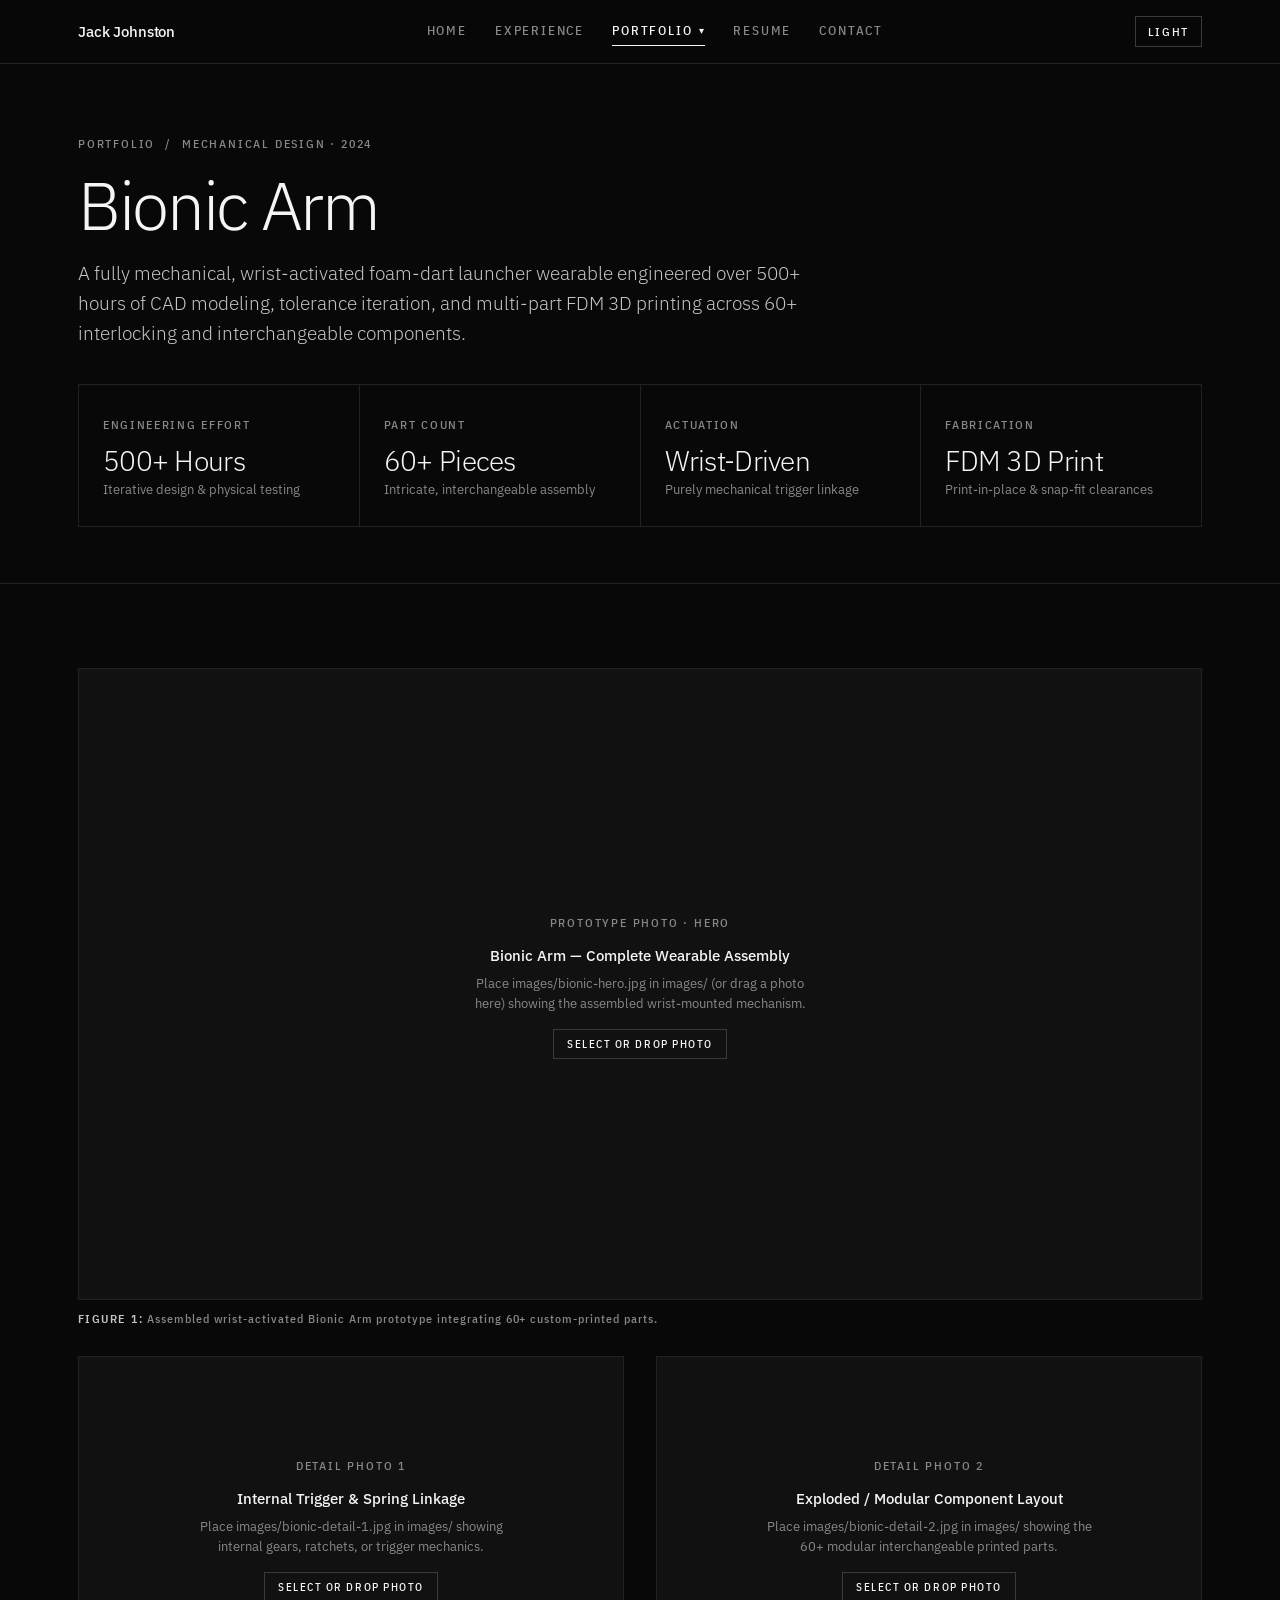
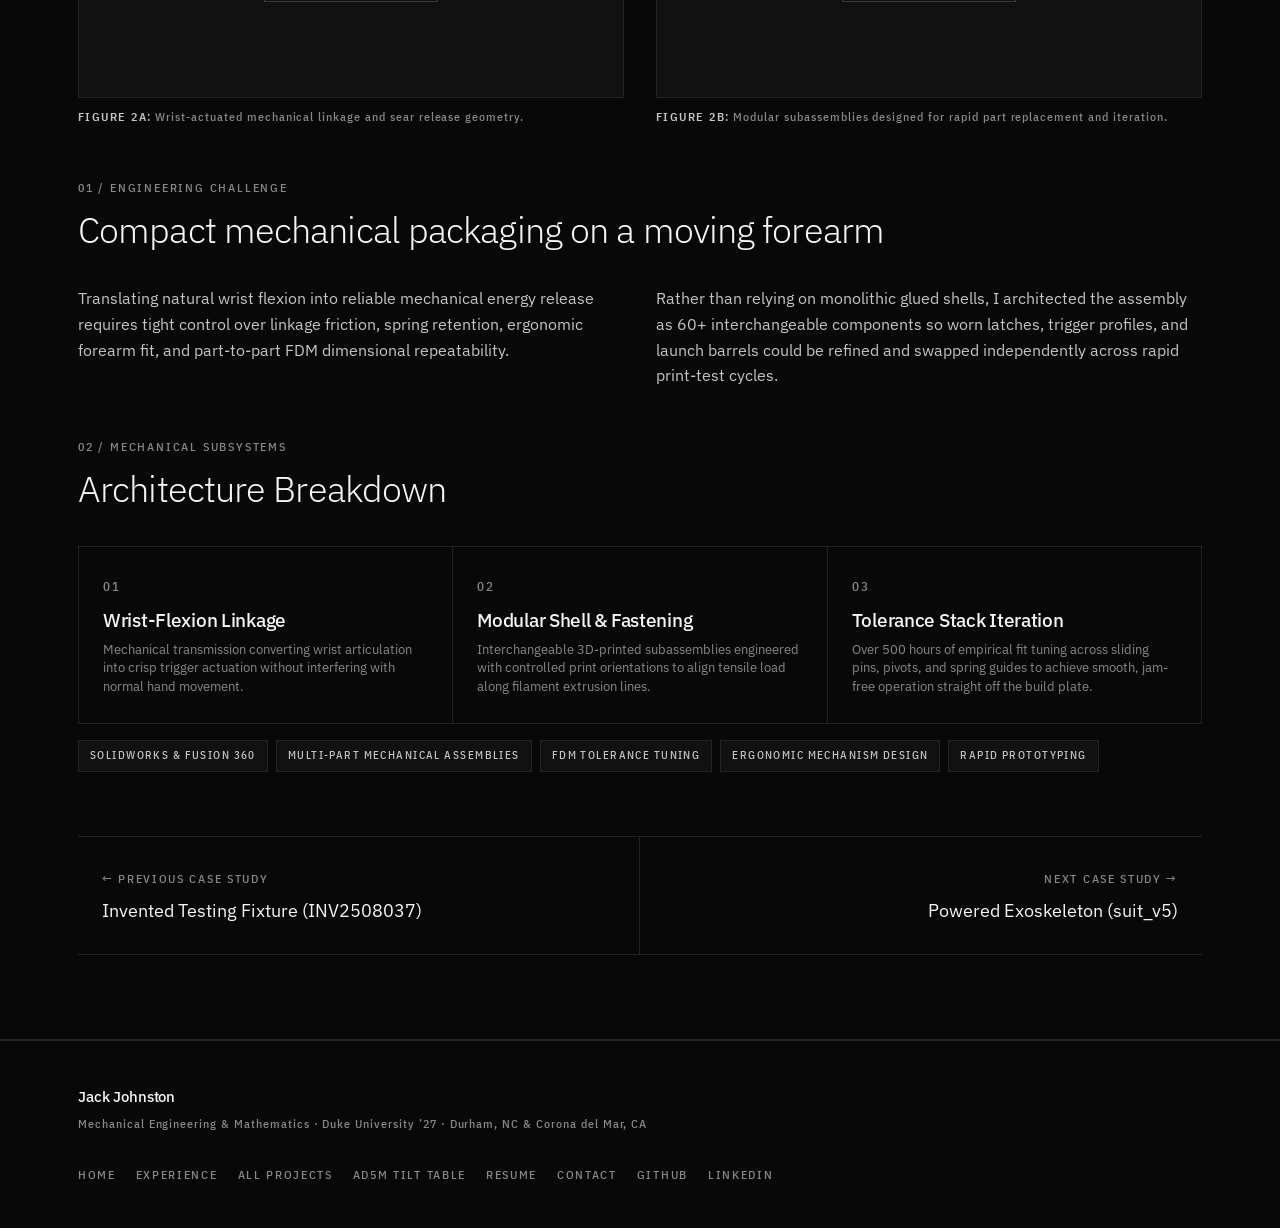
==== bionic-arm.html @ c180b46b "Add portfolio site (static, GitHub Pages ready) Initial upload of Jack's multi-page portfolio: home," ====
<!DOCTYPE html>
<html lang="en" data-theme="dark">
<head>
  <meta charset="UTF-8">
  <meta name="viewport" content="width=device-width, initial-scale=1.0">
  <title>Bionic Arm — Jack Johnston</title>
  <link rel="preconnect" href="https://fonts.googleapis.com">
  <link rel="preconnect" href="https://fonts.gstatic.com" crossorigin>
  <link href="https://fonts.googleapis.com/css2?family=IBM+Plex+Sans+Condensed:wght@400;500;600&family=IBM+Plex+Sans:wght@300;400;500;600&display=swap" rel="stylesheet">
  <link rel="stylesheet" href="styles.css">
</head>
<body>
  <header class="site-header">
    <div class="container nav-inner">
      <a href="index.html" class="brand">Jack Johnston</a>
      <nav class="nav-links" aria-label="Primary">
        <a href="index.html" class="nav-link">Home</a>
        <a href="experience.html" class="nav-link">Experience</a>
        <div class="nav-dropdown">
          <button type="button" class="nav-link active" data-dropdown-trigger aria-haspopup="true">
            Portfolio <span class="dropdown-caret">&#9662;</span>
          </button>
          <div class="dropdown-menu" role="menu">
            <a href="projects.html" class="dropdown-item" role="menuitem">
              <span class="dropdown-title">All Projects Overview</span>
              <span class="dropdown-sub">Index &amp; Specification Matrix</span>
            </a>
            <a href="tilt-table.html" class="dropdown-item" role="menuitem">
              <span class="dropdown-title">AD5M 3+2-Axis Tilt Table</span>
              <span class="dropdown-sub">Flagship &middot; Rev. V6 &middot; Klipper</span>
            </a>
            <a href="fixture.html" class="dropdown-item" role="menuitem">
              <span class="dropdown-title">Invented Testing Fixture</span>
              <span class="dropdown-sub">J&amp;J MedTech &middot; INV2508037</span>
            </a>
            <a href="bionic-arm.html" class="dropdown-item active" role="menuitem">
              <span class="dropdown-title">Bionic Arm</span>
              <span class="dropdown-sub">60+ Parts &middot; 500+ Hours</span>
            </a>
            <a href="exoskeleton.html" class="dropdown-item" role="menuitem">
              <span class="dropdown-title">Powered Exoskeleton (suit_v5)</span>
              <span class="dropdown-sub">Python build123d &middot; Tendon Actuation</span>
            </a>
          </div>
        </div>
        <a href="resume.html" class="nav-link">Resume</a>
        <a href="contact.html" class="nav-link">Contact</a>
      </nav>
      <div class="nav-actions">
        <button type="button" class="theme-toggle" data-theme-toggle>Light</button>
        <button type="button" class="mobile-menu-btn" data-mobile-toggle>Menu</button>
      </div>
    </div>
  </header>

  <nav class="mobile-drawer" data-mobile-drawer aria-label="Mobile Navigation">
    <a href="index.html" class="">Home</a>
    <a href="experience.html" class="">Experience</a>
    <a href="projects.html" class="">Portfolio &mdash; All Projects</a>
    <a href="tilt-table.html" class="sub">AD5M 3+2-Axis Tilt Table</a>
    <a href="fixture.html" class="sub">Invented Testing Fixture (INV2508037)</a>
    <a href="bionic-arm.html" class="sub active">Bionic Arm</a>
    <a href="exoskeleton.html" class="sub">Powered Exoskeleton (suit_v5)</a>
    <a href="resume.html" class="">Resume</a>
    <a href="contact.html" class="">Contact</a>
  </nav>

  <main>

    <section class="page-hero">
      <div class="container">
        <div class="breadcrumb">
          <a href="projects.html" class="eyebrow">Portfolio</a>
          <span class="eyebrow">/</span>
          <span class="eyebrow">Mechanical Design &middot; 2024</span>
        </div>
        <h1>Bionic Arm</h1>
        <p class="lead" style="max-width:740px;margin-top:18px;">
          A fully mechanical, wrist-activated foam-dart launcher wearable engineered over 500+
          hours of CAD modeling, tolerance iteration, and multi-part FDM 3D printing across 60+
          interlocking and interchangeable components.
        </p>

        <div class="hairline-grid cols-4" style="margin-top:36px;">
          <div class="hairline-cell"><span class="label">Engineering Effort</span><div class="metric-val">500+ Hours</div><div class="metric-sub">Iterative design &amp; physical testing</div></div>
          <div class="hairline-cell"><span class="label">Part Count</span><div class="metric-val">60+ Pieces</div><div class="metric-sub">Intricate, interchangeable assembly</div></div>
          <div class="hairline-cell"><span class="label">Actuation</span><div class="metric-val">Wrist-Driven</div><div class="metric-sub">Purely mechanical trigger linkage</div></div>
          <div class="hairline-cell"><span class="label">Fabrication</span><div class="metric-val">FDM 3D Print</div><div class="metric-sub">Print-in-place &amp; snap-fit clearances</div></div>
        </div>
      </div>
    </section>

    <section class="section">
      <div class="container">
        <div style="margin-bottom:28px;">
          <figure class="figure-card">
  <div class="photo-slot ratio-16-9" data-photo-slot="bionic-hero" data-default-src="images/bionic-hero.jpg" data-default-bw="false">
    <img class="slot-img" alt="Bionic Arm — Complete Wearable Assembly">
    <div class="slot-placeholder">
      <span class="eyebrow">Prototype Photo &middot; Hero</span>
      <div class="slot-title">Bionic Arm — Complete Wearable Assembly</div>
      <div class="slot-desc">Place images/bionic-hero.jpg in images/ (or drag a photo here) showing the assembled wrist-mounted mechanism.</div>
      <button type="button" class="btn btn-sm" data-slot-upload>Select or Drop Photo</button>
    </div>
    <div class="slot-controls">
      <button type="button" class="slot-ctrl-btn" data-slot-bw>B&amp;W</button>
      <button type="button" class="slot-ctrl-btn" data-slot-fit>Fit</button>
      <button type="button" class="slot-ctrl-btn" data-slot-upload>Replace</button>
      <button type="button" class="slot-ctrl-btn" data-slot-clear>Clear</button>
    </div>
    <input type="file" accept="image/*" class="slot-input">
  </div>
  <figcaption class="caption"><strong>Figure 1:</strong> Assembled wrist-activated Bionic Arm prototype integrating 60+ custom-printed parts.</figcaption>
</figure>
        </div>

        <div class="grid-2" style="margin-bottom:48px;">
          <figure class="figure-card">
  <div class="photo-slot ratio-16-10" data-photo-slot="bionic-detail-1" data-default-src="images/bionic-detail-1.jpg" data-default-bw="false">
    <img class="slot-img" alt="Internal Trigger &amp; Spring Linkage">
    <div class="slot-placeholder">
      <span class="eyebrow">Detail Photo 1</span>
      <div class="slot-title">Internal Trigger &amp; Spring Linkage</div>
      <div class="slot-desc">Place images/bionic-detail-1.jpg in images/ showing internal gears, ratchets, or trigger mechanics.</div>
      <button type="button" class="btn btn-sm" data-slot-upload>Select or Drop Photo</button>
    </div>
    <div class="slot-controls">
      <button type="button" class="slot-ctrl-btn" data-slot-bw>B&amp;W</button>
      <button type="button" class="slot-ctrl-btn" data-slot-fit>Fit</button>
      <button type="button" class="slot-ctrl-btn" data-slot-upload>Replace</button>
      <button type="button" class="slot-ctrl-btn" data-slot-clear>Clear</button>
    </div>
    <input type="file" accept="image/*" class="slot-input">
  </div>
  <figcaption class="caption"><strong>Figure 2A:</strong> Wrist-actuated mechanical linkage and sear release geometry.</figcaption>
</figure>
          <figure class="figure-card">
  <div class="photo-slot ratio-16-10" data-photo-slot="bionic-detail-2" data-default-src="images/bionic-detail-2.jpg" data-default-bw="false">
    <img class="slot-img" alt="Exploded / Modular Component Layout">
    <div class="slot-placeholder">
      <span class="eyebrow">Detail Photo 2</span>
      <div class="slot-title">Exploded / Modular Component Layout</div>
      <div class="slot-desc">Place images/bionic-detail-2.jpg in images/ showing the 60+ modular interchangeable printed parts.</div>
      <button type="button" class="btn btn-sm" data-slot-upload>Select or Drop Photo</button>
    </div>
    <div class="slot-controls">
      <button type="button" class="slot-ctrl-btn" data-slot-bw>B&amp;W</button>
      <button type="button" class="slot-ctrl-btn" data-slot-fit>Fit</button>
      <button type="button" class="slot-ctrl-btn" data-slot-upload>Replace</button>
      <button type="button" class="slot-ctrl-btn" data-slot-clear>Clear</button>
    </div>
    <input type="file" accept="image/*" class="slot-input">
  </div>
  <figcaption class="caption"><strong>Figure 2B:</strong> Modular subassemblies designed for rapid part replacement and iteration.</figcaption>
</figure>
        </div>

        <div class="section-header-stack">
          <span class="eyebrow">01 / Engineering Challenge</span>
          <h2>Compact mechanical packaging on a moving forearm</h2>
        </div>
        <div class="grid-2" style="margin-bottom:44px;">
          <p>
            Translating natural wrist flexion into reliable mechanical energy release requires tight
            control over linkage friction, spring retention, ergonomic forearm fit, and part-to-part
            FDM dimensional repeatability.
          </p>
          <p>
            Rather than relying on monolithic glued shells, I architected the assembly as 60+
            interchangeable components so worn latches, trigger profiles, and launch barrels could
            be refined and swapped independently across rapid print-test cycles.
          </p>
        </div>

        <div class="section-header-stack">
          <span class="eyebrow">02 / Mechanical Subsystems</span>
          <h2>Architecture Breakdown</h2>
        </div>
        <div class="hairline-grid cols-3">
          <div class="hairline-cell">
            <span class="index-num">01</span>
            <h3 style="margin:10px 0 8px;">Wrist-Flexion Linkage</h3>
            <p class="metric-sub">Mechanical transmission converting wrist articulation into crisp trigger actuation without interfering with normal hand movement.</p>
          </div>
          <div class="hairline-cell">
            <span class="index-num">02</span>
            <h3 style="margin:10px 0 8px;">Modular Shell &amp; Fastening</h3>
            <p class="metric-sub">Interchangeable 3D-printed subassemblies engineered with controlled print orientations to align tensile load along filament extrusion lines.</p>
          </div>
          <div class="hairline-cell">
            <span class="index-num">03</span>
            <h3 style="margin:10px 0 8px;">Tolerance Stack Iteration</h3>
            <p class="metric-sub">Over 500 hours of empirical fit tuning across sliding pins, pivots, and spring guides to achieve smooth, jam-free operation straight off the build plate.</p>
          </div>
        </div>

        <div class="tag-list">
          <span class="tag-chip">SolidWorks &amp; Fusion 360</span>
          <span class="tag-chip">Multi-Part Mechanical Assemblies</span>
          <span class="tag-chip">FDM Tolerance Tuning</span>
          <span class="tag-chip">Ergonomic Mechanism Design</span>
          <span class="tag-chip">Rapid Prototyping</span>
        </div>

        <div class="project-pagination">
          <a href="fixture.html" class="pag-link">
            <span class="label">&larr; Previous Case Study</span>
            <span class="pag-title">Invented Testing Fixture (INV2508037)</span>
          </a>
          <a href="exoskeleton.html" class="pag-link">
            <span class="label">Next Case Study &rarr;</span>
            <span class="pag-title">Powered Exoskeleton (suit_v5)</span>
          </a>
        </div>
      </div>
    </section>

  </main>

  <footer class="site-footer">
    <div class="container footer-grid">
      <div>
        <div class="brand">Jack Johnston</div>
        <div class="caption" style="margin-top:6px;">
          Mechanical Engineering &amp; Mathematics &middot; Duke University &rsquo;27 &middot; Durham, NC &amp; Corona del Mar, CA
        </div>
      </div>
      <div class="footer-links">
        <a href="index.html">Home</a>
        <a href="experience.html">Experience</a>
        <a href="projects.html">All Projects</a>
        <a href="tilt-table.html">AD5M Tilt Table</a>
        <a href="resume.html">Resume</a>
        <a href="contact.html">Contact</a>
        <a href="https://github.com/jojcdm" target="_blank" rel="noopener">GitHub</a>
        <a href="https://www.linkedin.com/in/jack-johnston-b060a22b8" target="_blank" rel="noopener">LinkedIn</a>
      </div>
    </div>
  </footer>
  <script src="app.js"></script>
</body>
</html>
---- styles.css ----
/* ==========================================================================
   Jack Johnston — Engineering Portfolio
   Swiss Architectural Monochrome Design System
   Fonts: IBM Plex Sans + IBM Plex Sans Condensed (Zero Monospace)
   ========================================================================== */

:root {
  --bg: #080808;
  --surface: #111111;
  --surface-elevated: #171717;
  --text: #F5F5F5;
  --text-secondary: #C4C4C4;
  --muted: #888888;
  --line: #222222;
  --line-strong: #3A3A3A;
  --inverse-bg: #F5F5F5;
  --inverse-text: #080808;
  --nav-bg: rgba(8, 8, 8, 0.9);
  --shadow: 0 18px 40px rgba(0, 0, 0, 0.55);
  --font-sans: 'IBM Plex Sans', -apple-system, BlinkMacSystemFont, 'Helvetica Neue', Arial, sans-serif;
  --font-cond: 'IBM Plex Sans Condensed', 'IBM Plex Sans', -apple-system, BlinkMacSystemFont, sans-serif;
  --max-w: 1180px;
  --nav-h: 64px;
}

[data-theme="light"] {
  --bg: #FFFFFF;
  --surface: #F7F7F7;
  --surface-elevated: #EFEFEF;
  --text: #0A0A0A;
  --text-secondary: #333333;
  --muted: #666666;
  --line: #E5E5E5;
  --line-strong: #BDBDBD;
  --inverse-bg: #0A0A0A;
  --inverse-text: #FFFFFF;
  --nav-bg: rgba(255, 255, 255, 0.92);
  --shadow: 0 18px 40px rgba(0, 0, 0, 0.08);
}

*, *::before, *::after {
  box-sizing: border-box;
}

html {
  scroll-behavior: smooth;
  background: var(--bg);
  color: var(--text);
  font-family: var(--font-sans);
  font-size: 16px;
  line-height: 1.6;
  -webkit-font-smoothing: antialiased;
  -moz-osx-font-smoothing: grayscale;
}

body {
  margin: 0;
  background: var(--bg);
  color: var(--text);
  font-family: var(--font-sans);
  min-height: 100vh;
  display: flex;
  flex-direction: column;
}

img {
  display: block;
  max-width: 100%;
}

a {
  color: inherit;
  text-decoration: none;
}

button {
  font-family: inherit;
  cursor: pointer;
}

main {
  flex: 1;
}

.container {
  width: 100%;
  max-width: var(--max-w);
  margin: 0 auto;
  padding: 0 28px;
}

/* Typography — Condensed Architectural Labels (No Monospace) */
.eyebrow, .label, .index-num, .caption, .meta, .tag, .nav-sub {
  font-family: var(--font-cond);
  font-weight: 500;
  text-transform: uppercase;
  letter-spacing: 0.15em;
  color: var(--muted);
}

.eyebrow {
  font-size: 12px;
  line-height: 1.4;
  display: inline-block;
}

.label {
  font-size: 12px;
  letter-spacing: 0.14em;
}

.index-num {
  font-size: 13px;
  letter-spacing: 0.16em;
}

.caption {
  font-size: 12px;
  letter-spacing: 0.08em;
  text-transform: none;
  color: var(--muted);
  margin-top: 10px;
  line-height: 1.5;
}

.caption strong {
  font-family: var(--font-cond);
  text-transform: uppercase;
  letter-spacing: 0.12em;
  color: var(--text-secondary);
  font-weight: 600;
}

h1, h2, h3, h4 {
  margin: 0;
  font-family: var(--font-sans);
  font-weight: 400;
  letter-spacing: -0.025em;
  color: var(--text);
}

h1 {
  font-size: clamp(2.5rem, 5.2vw, 4.4rem);
  font-weight: 300;
  line-height: 1.04;
  letter-spacing: -0.035em;
}

h2 {
  font-size: clamp(1.65rem, 2.8vw, 2.35rem);
  font-weight: 300;
  line-height: 1.15;
}

h3 {
  font-size: 1.18rem;
  font-weight: 500;
  line-height: 1.3;
  letter-spacing: -0.015em;
}

p {
  margin: 0 0 1rem;
  color: var(--text-secondary);
}

p:last-child {
  margin-bottom: 0;
}

.lead {
  font-size: clamp(1.05rem, 1.45vw, 1.22rem);
  line-height: 1.62;
  color: var(--text-secondary);
  font-weight: 300;
}

.code-inline {
  font-family: var(--font-cond);
  font-size: 0.92em;
  font-weight: 600;
  letter-spacing: 0.06em;
  color: var(--text);
  border-bottom: 1px solid var(--line-strong);
  padding-bottom: 1px;
}

/* ==========================================================================
   Navigation & Portfolio Dropdown
   ========================================================================== */
.site-header {
  position: sticky;
  top: 0;
  z-index: 100;
  height: var(--nav-h);
  background: var(--nav-bg);
  backdrop-filter: blur(12px);
  -webkit-backdrop-filter: blur(12px);
  border-bottom: 1px solid var(--line);
}

.nav-inner {
  height: 100%;
  display: flex;
  align-items: center;
  justify-content: space-between;
  gap: 24px;
}

.brand {
  font-family: var(--font-sans);
  font-size: 15px;
  font-weight: 500;
  letter-spacing: -0.01em;
  color: var(--text);
  white-space: nowrap;
}

.nav-links {
  display: flex;
  align-items: center;
  gap: 28px;
}

.nav-link {
  font-family: var(--font-cond);
  font-size: 13px;
  font-weight: 500;
  text-transform: uppercase;
  letter-spacing: 0.14em;
  color: var(--muted);
  padding: 6px 0;
  border-bottom: 1px solid transparent;
  transition: color 0.18s ease, border-color 0.18s ease;
  background: none;
  border-top: 0;
  border-left: 0;
  border-right: 0;
  display: inline-flex;
  align-items: center;
  gap: 6px;
}

.nav-link:hover, .nav-link.active {
  color: var(--text);
  border-bottom-color: var(--text);
}

.nav-dropdown {
  position: relative;
}

.dropdown-caret {
  font-size: 10px;
  transition: transform 0.18s ease;
}

.nav-dropdown.open .dropdown-caret {
  transform: rotate(180deg);
}

.dropdown-menu {
  position: absolute;
  top: calc(100% + 14px);
  left: -16px;
  min-width: 285px;
  background: var(--bg);
  border: 1px solid var(--line-strong);
  box-shadow: var(--shadow);
  opacity: 0;
  visibility: hidden;
  transform: translateY(-6px);
  transition: opacity 0.16s ease, transform 0.16s ease, visibility 0.16s ease;
  z-index: 120;
}

.nav-dropdown:hover .dropdown-menu,
.nav-dropdown.open .dropdown-menu {
  opacity: 1;
  visibility: visible;
  transform: translateY(0);
}

.dropdown-item {
  display: block;
  padding: 13px 18px;
  border-bottom: 1px solid var(--line);
  transition: background 0.15s ease;
}

.dropdown-item:last-child {
  border-bottom: 0;
}

.dropdown-item:hover, .dropdown-item.active {
  background: var(--surface);
}

.dropdown-title {
  display: block;
  font-size: 14px;
  font-weight: 500;
  color: var(--text);
  line-height: 1.3;
}

.dropdown-sub {
  display: block;
  font-family: var(--font-cond);
  font-size: 11px;
  font-weight: 500;
  text-transform: uppercase;
  letter-spacing: 0.14em;
  color: var(--muted);
  margin-top: 3px;
}

.nav-actions {
  display: flex;
  align-items: center;
  gap: 12px;
}

.theme-toggle {
  font-family: var(--font-cond);
  font-size: 12px;
  font-weight: 500;
  text-transform: uppercase;
  letter-spacing: 0.14em;
  color: var(--text);
  background: transparent;
  border: 1px solid var(--line-strong);
  padding: 7px 12px;
  transition: background 0.16s ease, color 0.16s ease, border-color 0.16s ease;
}

.theme-toggle:hover {
  background: var(--inverse-bg);
  color: var(--inverse-text);
  border-color: var(--inverse-bg);
}

.mobile-menu-btn {
  display: none;
  background: transparent;
  border: 1px solid var(--line-strong);
  color: var(--text);
  font-family: var(--font-cond);
  font-size: 12px;
  text-transform: uppercase;
  letter-spacing: 0.14em;
  padding: 7px 12px;
}

.mobile-drawer {
  display: none;
  border-bottom: 1px solid var(--line);
  background: var(--bg);
  padding: 16px 28px 24px;
}

.mobile-drawer.open {
  display: block;
}

.mobile-drawer a {
  display: block;
  padding: 11px 0;
  border-bottom: 1px solid var(--line);
  font-family: var(--font-cond);
  font-size: 13px;
  font-weight: 500;
  text-transform: uppercase;
  letter-spacing: 0.14em;
  color: var(--text-secondary);
}

.mobile-drawer a.sub {
  padding-left: 16px;
  font-size: 12px;
  color: var(--muted);
}

.mobile-drawer a.active {
  color: var(--text);
}

/* ==========================================================================
   Buttons & Controls
   ========================================================================== */
.btn-row {
  display: flex;
  flex-wrap: wrap;
  gap: 12px;
  align-items: center;
}

.btn {
  display: inline-flex;
  align-items: center;
  justify-content: center;
  gap: 8px;
  padding: 12px 22px;
  font-family: var(--font-cond);
  font-size: 13px;
  font-weight: 500;
  text-transform: uppercase;
  letter-spacing: 0.14em;
  border: 1px solid var(--line-strong);
  background: transparent;
  color: var(--text);
  transition: background 0.16s ease, color 0.16s ease, border-color 0.16s ease;
}

.btn:hover {
  border-color: var(--text);
  background: var(--surface);
}

.btn-primary {
  background: var(--inverse-bg);
  color: var(--inverse-text);
  border-color: var(--inverse-bg);
}

.btn-primary:hover {
  opacity: 0.88;
  background: var(--inverse-bg);
  color: var(--inverse-text);
}

.btn-sm {
  padding: 7px 13px;
  font-size: 11px;
}

/* ==========================================================================
   Sections & Layout Primitives
   ========================================================================== */
.section {
  padding: 84px 0;
  border-bottom: 1px solid var(--line);
}

.section-tight {
  padding: 56px 0;
  border-bottom: 1px solid var(--line);
}

.section-header {
  display: flex;
  align-items: flex-end;
  justify-content: space-between;
  gap: 24px;
  margin-bottom: 40px;
  flex-wrap: wrap;
}

.section-header-stack {
  margin-bottom: 36px;
}

.section-header-stack h2,
.section-header h2 {
  margin-top: 10px;
}

.page-hero {
  padding: 72px 0 56px;
  border-bottom: 1px solid var(--line);
}

.breadcrumb {
  display: flex;
  flex-wrap: wrap;
  align-items: center;
  gap: 10px;
  margin-bottom: 18px;
}

.breadcrumb a:hover {
  color: var(--text);
}

/* Splash Hero (index.html) */
.splash-hero {
  padding: 76px 0 88px;
  border-bottom: 1px solid var(--line);
}

.splash-grid {
  display: grid;
  grid-template-columns: 1.25fr 0.75fr;
  gap: 64px;
  align-items: center;
}

.splash-copy h1 {
  margin: 16px 0 22px;
}

.splash-copy .lead {
  max-width: 560px;
  margin-bottom: 34px;
}

/* Grids */
.grid-2 {
  display: grid;
  grid-template-columns: repeat(2, minmax(0, 1fr));
  gap: 32px;
}

.grid-3 {
  display: grid;
  grid-template-columns: repeat(3, minmax(0, 1fr));
  gap: 24px;
}

/* Hairline Cell Grids */
.hairline-grid {
  display: grid;
  border-top: 1px solid var(--line);
  border-left: 1px solid var(--line);
}

.hairline-grid.cols-2 { grid-template-columns: repeat(2, minmax(0, 1fr)); }
.hairline-grid.cols-3 { grid-template-columns: repeat(3, minmax(0, 1fr)); }
.hairline-grid.cols-4 { grid-template-columns: repeat(4, minmax(0, 1fr)); }

.hairline-cell {
  padding: 26px 24px;
  border-right: 1px solid var(--line);
  border-bottom: 1px solid var(--line);
  background: var(--bg);
}

.hairline-cell.surface {
  background: var(--surface);
}

.metric-val {
  font-size: clamp(1.35rem, 2.2vw, 1.85rem);
  font-weight: 300;
  letter-spacing: -0.025em;
  color: var(--text);
  margin: 8px 0 4px;
  line-height: 1.15;
}

.metric-sub {
  font-size: 13px;
  color: var(--muted);
  line-height: 1.45;
}

/* ==========================================================================
   Interactive Photo Slots & Media Figures
   ========================================================================== */
.photo-slot {
  position: relative;
  width: 100%;
  background: var(--surface);
  border: 1px solid var(--line);
  overflow: hidden;
  display: flex;
  flex-direction: column;
  align-items: center;
  justify-content: center;
  transition: border-color 0.18s ease, background 0.18s ease;
}

.photo-slot.ratio-4-5 { aspect-ratio: 4 / 5; }
.photo-slot.ratio-16-10 { aspect-ratio: 16 / 10; }
.photo-slot.ratio-16-9 { aspect-ratio: 16 / 9; }
.photo-slot.ratio-4-3 { aspect-ratio: 4 / 3; }

.photo-slot.drag-over {
  border-color: var(--text);
  background: var(--surface-elevated);
}

.photo-slot img.slot-img {
  position: absolute;
  inset: 0;
  width: 100%;
  height: 100%;
  object-fit: cover;
  display: none;
  transition: filter 0.2s ease;
}

.photo-slot.has-image img.slot-img {
  display: block;
}

.photo-slot.fit-contain img.slot-img {
  object-fit: contain;
  background: var(--surface);
}

.photo-slot.is-bw img.slot-img {
  filter: grayscale(100%) contrast(1.06);
}

.slot-placeholder {
  text-align: center;
  padding: 28px 22px;
  max-width: 380px;
  z-index: 1;
}

.photo-slot.has-image .slot-placeholder {
  display: none;
}

.slot-title {
  font-size: 15px;
  font-weight: 500;
  color: var(--text);
  margin: 10px 0 6px;
}

.slot-desc {
  font-size: 13px;
  color: var(--muted);
  line-height: 1.5;
  margin-bottom: 16px;
}

.slot-controls {
  position: absolute;
  bottom: 12px;
  right: 12px;
  display: none;
  gap: 6px;
  z-index: 5;
  flex-wrap: wrap;
}

.photo-slot.has-image:hover .slot-controls,
.photo-slot.has-image:focus-within .slot-controls {
  display: flex;
}

.slot-ctrl-btn {
  font-family: var(--font-cond);
  font-size: 11px;
  font-weight: 500;
  text-transform: uppercase;
  letter-spacing: 0.12em;
  background: rgba(8, 8, 8, 0.86);
  color: #F5F5F5;
  border: 1px solid rgba(255, 255, 255, 0.25);
  padding: 5px 9px;
}

.slot-ctrl-btn:hover {
  background: #F5F5F5;
  color: #080808;
}

.slot-input {
  display: none;
}

/* Static Technical Figure Frame (for extracted CAD renders & bench photos) */
.figure-card {
  margin: 0;
}

.figure-frame {
  border: 1px solid var(--line);
  background: var(--surface);
  overflow: hidden;
  padding: 14px;
  display: flex;
  align-items: center;
  justify-content: center;
}

.figure-frame.cad-light {
  background: #F4F4F4;
}

.figure-frame.flush {
  padding: 0;
}

.figure-frame img {
  width: 100%;
  height: auto;
  max-height: 460px;
  object-fit: contain;
}

.figure-frame.photo-crop img {
  aspect-ratio: 4 / 3;
  object-fit: cover;
}

.figure-frame.photo-tall img {
  aspect-ratio: 3 / 4;
  object-fit: cover;
  max-height: 360px;
}

/* ==========================================================================
   Filter Bar & Tables
   ========================================================================== */
.filter-bar {
  display: flex;
  flex-wrap: wrap;
  gap: 8px;
  margin-bottom: 32px;
}

.filter-btn {
  font-family: var(--font-cond);
  font-size: 12px;
  font-weight: 500;
  text-transform: uppercase;
  letter-spacing: 0.14em;
  padding: 8px 14px;
  background: transparent;
  color: var(--muted);
  border: 1px solid var(--line);
  transition: all 0.15s ease;
}

.filter-btn:hover {
  color: var(--text);
  border-color: var(--line-strong);
}

.filter-btn.active {
  background: var(--inverse-bg);
  color: var(--inverse-text);
  border-color: var(--inverse-bg);
}

.table-wrap {
  width: 100%;
  overflow-x: auto;
  border-top: 1px solid var(--line);
}

table.spec-table {
  width: 100%;
  border-collapse: collapse;
  font-size: 14px;
}

table.spec-table th {
  font-family: var(--font-cond);
  font-size: 12px;
  font-weight: 500;
  text-transform: uppercase;
  letter-spacing: 0.14em;
  color: var(--muted);
  text-align: left;
  padding: 14px 16px;
  border-bottom: 1px solid var(--line-strong);
  background: var(--surface);
}

table.spec-table td {
  padding: 14px 16px;
  border-bottom: 1px solid var(--line);
  color: var(--text-secondary);
  vertical-align: top;
}

table.spec-table td:first-child {
  color: var(--text);
  font-weight: 500;
}

table.spec-table tr.clickable-row {
  cursor: pointer;
  transition: background 0.15s ease;
}

table.spec-table tr.clickable-row:hover {
  background: var(--surface);
}

/* ==========================================================================
   Timeline (Experience) & Lists
   ========================================================================== */
.timeline-row {
  display: grid;
  grid-template-columns: 28% 72%;
  gap: 32px;
  padding: 32px 0;
  border-top: 1px solid var(--line);
}

.timeline-row:last-child {
  border-bottom: 1px solid var(--line);
}

.timeline-row.hidden {
  display: none;
}

.clean-list {
  margin: 12px 0 0;
  padding-left: 18px;
  color: var(--text-secondary);
}

.clean-list li {
  margin-bottom: 8px;
}

.clean-list li:last-child {
  margin-bottom: 0;
}

/* ==========================================================================
   Sticky Case Study Jump Bar (tilt-table.html)
   ========================================================================== */
.jump-bar {
  position: sticky;
  top: var(--nav-h);
  z-index: 80;
  background: var(--nav-bg);
  backdrop-filter: blur(10px);
  border-bottom: 1px solid var(--line);
  overflow-x: auto;
  scrollbar-width: none;
}

.jump-bar::-webkit-scrollbar {
  display: none;
}

.jump-bar-inner {
  display: flex;
  gap: 20px;
  padding: 12px 0;
  white-space: nowrap;
}

.jump-link {
  font-family: var(--font-cond);
  font-size: 12px;
  font-weight: 500;
  text-transform: uppercase;
  letter-spacing: 0.13em;
  color: var(--muted);
  padding-bottom: 4px;
  border-bottom: 1px solid transparent;
  transition: color 0.15s ease, border-color 0.15s ease;
}

.jump-link:hover, .jump-link.active {
  color: var(--text);
  border-bottom-color: var(--text);
}

/* Torque Bars */
.bar-group {
  display: flex;
  flex-direction: column;
  gap: 16px;
  margin-top: 18px;
}

.bar-row-head {
  display: flex;
  justify-content: space-between;
  font-size: 13px;
  margin-bottom: 6px;
}

.bar-track {
  width: 100%;
  height: 10px;
  background: var(--surface-elevated);
  border: 1px solid var(--line);
}

.bar-fill {
  height: 100%;
  background: var(--text);
}

.bar-fill.muted {
  background: var(--muted);
}

/* SVG Schematics */
.svg-panel {
  border: 1px solid var(--line);
  background: var(--surface);
  padding: 24px;
  overflow-x: auto;
}

.svg-panel svg {
  width: 100%;
  height: auto;
  display: block;
}

/* CLI Bar */
.cli-bar {
  display: flex;
  align-items: center;
  justify-content: space-between;
  gap: 16px;
  padding: 16px 20px;
  border: 1px solid var(--line-strong);
  background: var(--surface);
  margin-top: 24px;
  flex-wrap: wrap;
}

.cli-text {
  font-family: var(--font-cond);
  font-size: 14px;
  letter-spacing: 0.04em;
  color: var(--text);
  word-break: break-all;
}

/* Tag Strip */
.tag-list {
  display: flex;
  flex-wrap: wrap;
  gap: 8px;
  margin-top: 16px;
}

.tag-chip {
  font-family: var(--font-cond);
  font-size: 11px;
  font-weight: 500;
  text-transform: uppercase;
  letter-spacing: 0.13em;
  color: var(--text-secondary);
  border: 1px solid var(--line);
  padding: 6px 11px;
  background: var(--surface);
}

/* Pagination Bar */
.project-pagination {
  display: grid;
  grid-template-columns: repeat(2, minmax(0, 1fr));
  border-top: 1px solid var(--line);
  border-bottom: 1px solid var(--line);
  margin-top: 64px;
}

.pag-link {
  padding: 28px 24px;
  display: block;
  transition: background 0.16s ease;
}

.pag-link:first-child {
  border-right: 1px solid var(--line);
}

.pag-link:last-child {
  text-align: right;
}

.pag-link:hover {
  background: var(--surface);
}

.pag-title {
  display: block;
  font-size: 1.15rem;
  font-weight: 400;
  color: var(--text);
  margin-top: 6px;
}

/* ==========================================================================
   Resume Sheet
   ========================================================================== */
.resume-sheet {
  border: 1px solid var(--line);
  background: var(--bg);
  padding: 48px;
}

.resume-top {
  display: flex;
  align-items: center;
  justify-content: space-between;
  gap: 24px;
  padding-bottom: 28px;
  border-bottom: 1px solid var(--line-strong);
  flex-wrap: wrap;
}

.resume-id {
  display: flex;
  align-items: center;
  gap: 20px;
}

.resume-avatar {
  width: 64px;
  height: 64px;
  border: 1px solid var(--line-strong);
  overflow: hidden;
  flex-shrink: 0;
  background: var(--surface);
  display: flex;
  align-items: center;
  justify-content: center;
  font-family: var(--font-cond);
  font-size: 18px;
  letter-spacing: 0.12em;
}

.resume-avatar img {
  width: 100%;
  height: 100%;
  object-fit: cover;
  filter: grayscale(100%) contrast(1.06);
}

.resume-grid {
  display: grid;
  grid-template-columns: 30% 70%;
  gap: 44px;
  margin-top: 32px;
}

.resume-block {
  margin-bottom: 28px;
}

.resume-block:last-child {
  margin-bottom: 0;
}

.resume-block-title {
  font-family: var(--font-cond);
  font-size: 12px;
  font-weight: 600;
  text-transform: uppercase;
  letter-spacing: 0.16em;
  color: var(--text);
  padding-bottom: 8px;
  border-bottom: 1px solid var(--line);
  margin-bottom: 14px;
}

.resume-entry {
  margin-bottom: 20px;
}

.resume-entry:last-child {
  margin-bottom: 0;
}

.resume-entry-head {
  display: flex;
  justify-content: space-between;
  gap: 12px;
  align-items: baseline;
  flex-wrap: wrap;
}

/* Contact Form */
.form-field {
  margin-bottom: 18px;
}

.form-field label {
  display: block;
  font-family: var(--font-cond);
  font-size: 12px;
  font-weight: 500;
  text-transform: uppercase;
  letter-spacing: 0.14em;
  color: var(--muted);
  margin-bottom: 8px;
}

.form-field input,
.form-field textarea {
  width: 100%;
  padding: 12px 14px;
  background: var(--surface);
  border: 1px solid var(--line-strong);
  color: var(--text);
  font-family: var(--font-sans);
  font-size: 14px;
}

.form-field input:focus,
.form-field textarea:focus {
  outline: none;
  border-color: var(--text);
}

.directory-row {
  display: flex;
  align-items: center;
  justify-content: space-between;
  gap: 16px;
  padding: 18px 0;
  border-top: 1px solid var(--line);
}

.directory-row:last-child {
  border-bottom: 1px solid var(--line);
}

/* ==========================================================================
   Footer
   ========================================================================== */
.site-footer {
  padding: 44px 0;
  border-top: 1px solid var(--line);
  background: var(--bg);
}

.footer-grid {
  display: flex;
  justify-content: space-between;
  align-items: flex-start;
  gap: 32px;
  flex-wrap: wrap;
}

.footer-links {
  display: flex;
  flex-wrap: wrap;
  gap: 20px;
}

.footer-links a {
  font-family: var(--font-cond);
  font-size: 12px;
  font-weight: 500;
  text-transform: uppercase;
  letter-spacing: 0.14em;
  color: var(--muted);
}

.footer-links a:hover {
  color: var(--text);
}

/* ==========================================================================
   Responsive Breakpoints
   ========================================================================== */
@media (max-width: 960px) {
  .splash-grid,
  .grid-2,
  .resume-grid,
  .timeline-row {
    grid-template-columns: 1fr;
    gap: 32px;
  }
  .hairline-grid.cols-4 {
    grid-template-columns: repeat(2, minmax(0, 1fr));
  }
  .hairline-grid.cols-3,
  .grid-3 {
    grid-template-columns: 1fr;
  }
  .resume-sheet {
    padding: 28px;
  }
}

@media (max-width: 760px) {
  .nav-links {
    display: none;
  }
  .mobile-menu-btn {
    display: inline-flex;
  }
  .hairline-grid.cols-2,
  .hairline-grid.cols-4,
  .project-pagination {
    grid-template-columns: 1fr;
  }
  .pag-link:first-child {
    border-right: 0;
    border-bottom: 1px solid var(--line);
  }
  .pag-link:last-child {
    text-align: left;
  }
  .section {
    padding: 56px 0;
  }
  .splash-hero {
    padding: 48px 0 56px;
  }
}

/* ==========================================================================
   Print Stylesheet (Clean White Printable Resume)
   ========================================================================== */
@media print {
  :root, [data-theme="dark"], [data-theme="light"] {
    --bg: #FFFFFF !important;
    --surface: #FFFFFF !important;
    --text: #000000 !important;
    --text-secondary: #222222 !important;
    --muted: #555555 !important;
    --line: #CCCCCC !important;
    --line-strong: #888888 !important;
  }
  .site-header, .site-footer, .no-print, .mobile-drawer, .jump-bar {
    display: none !important;
  }
  body {
    background: #FFFFFF !important;
    color: #000000 !important;
  }
  .container {
    max-width: 100% !important;
    padding: 0 !important;
  }
  .resume-sheet {
    border: 0 !important;
    padding: 0 !important;
  }
  .resume-grid {
    grid-template-columns: 30% 70% !important;
    gap: 28px !important;
  }
}
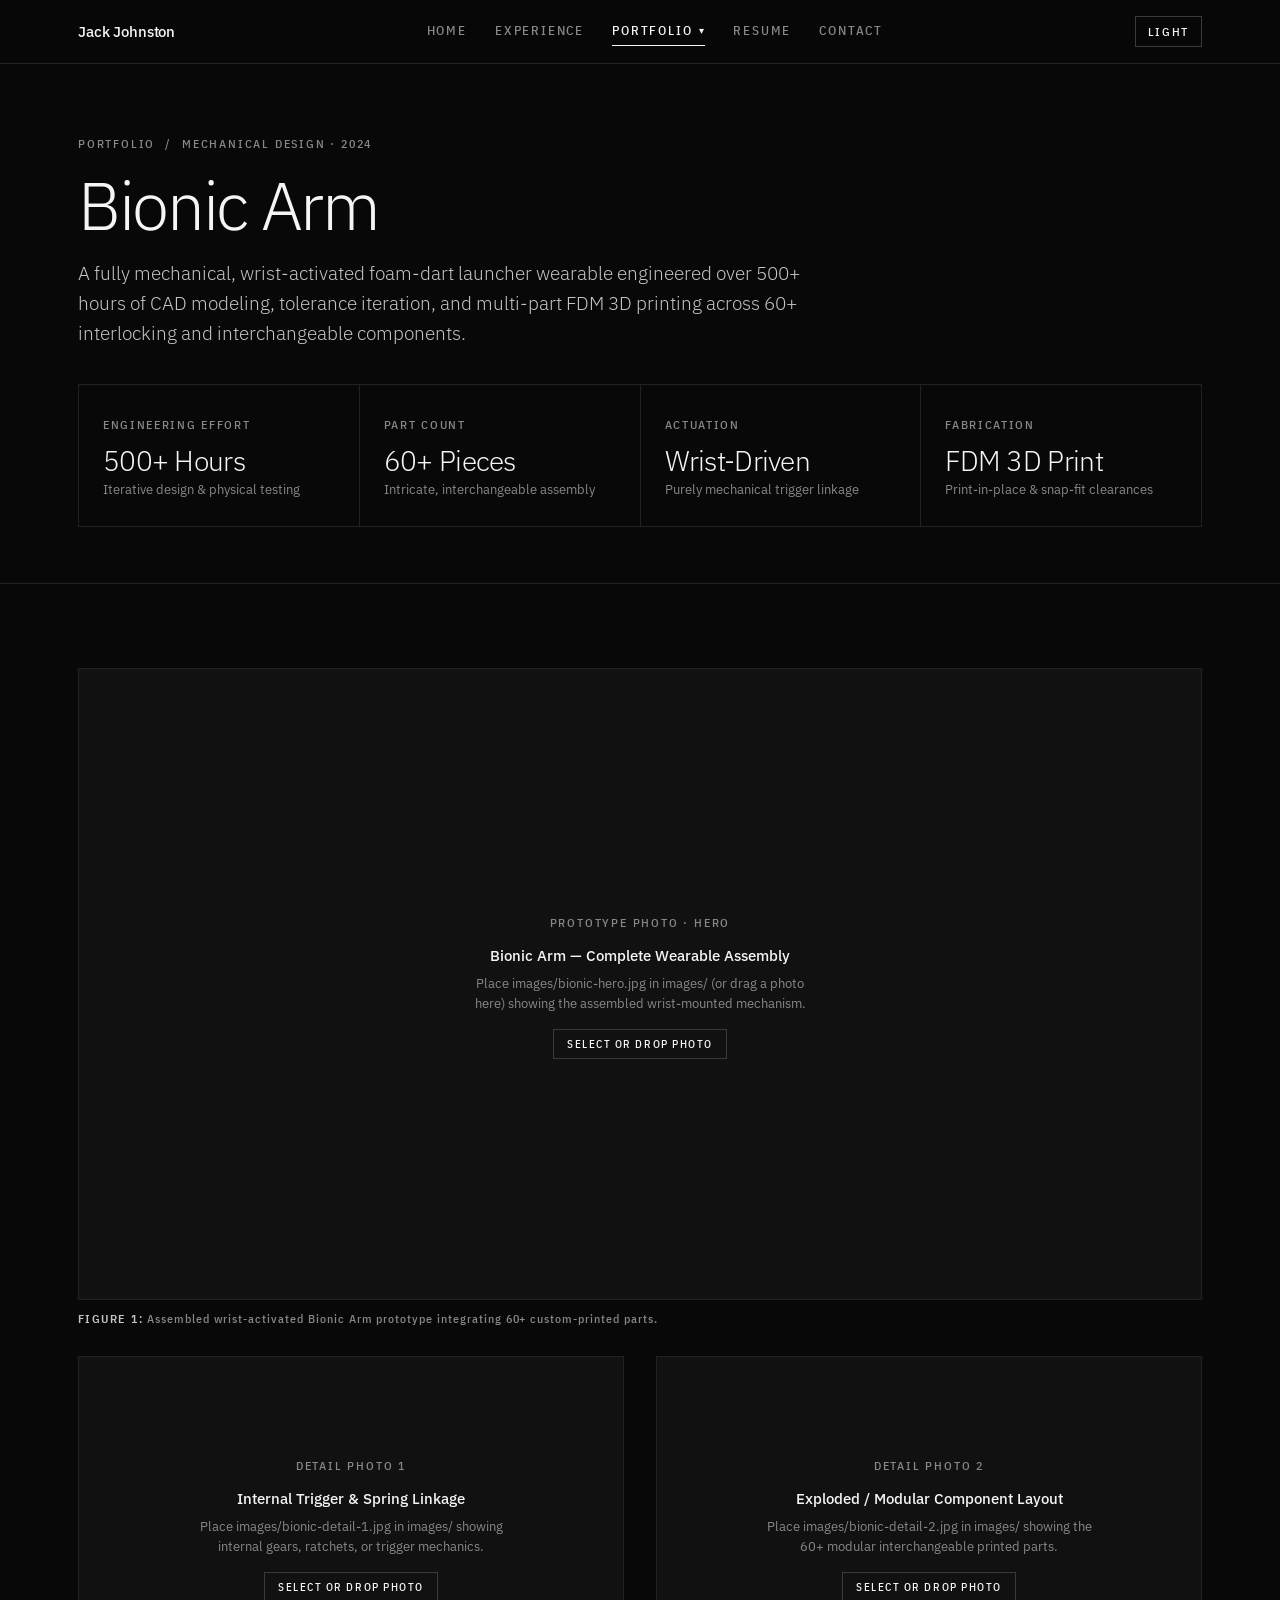
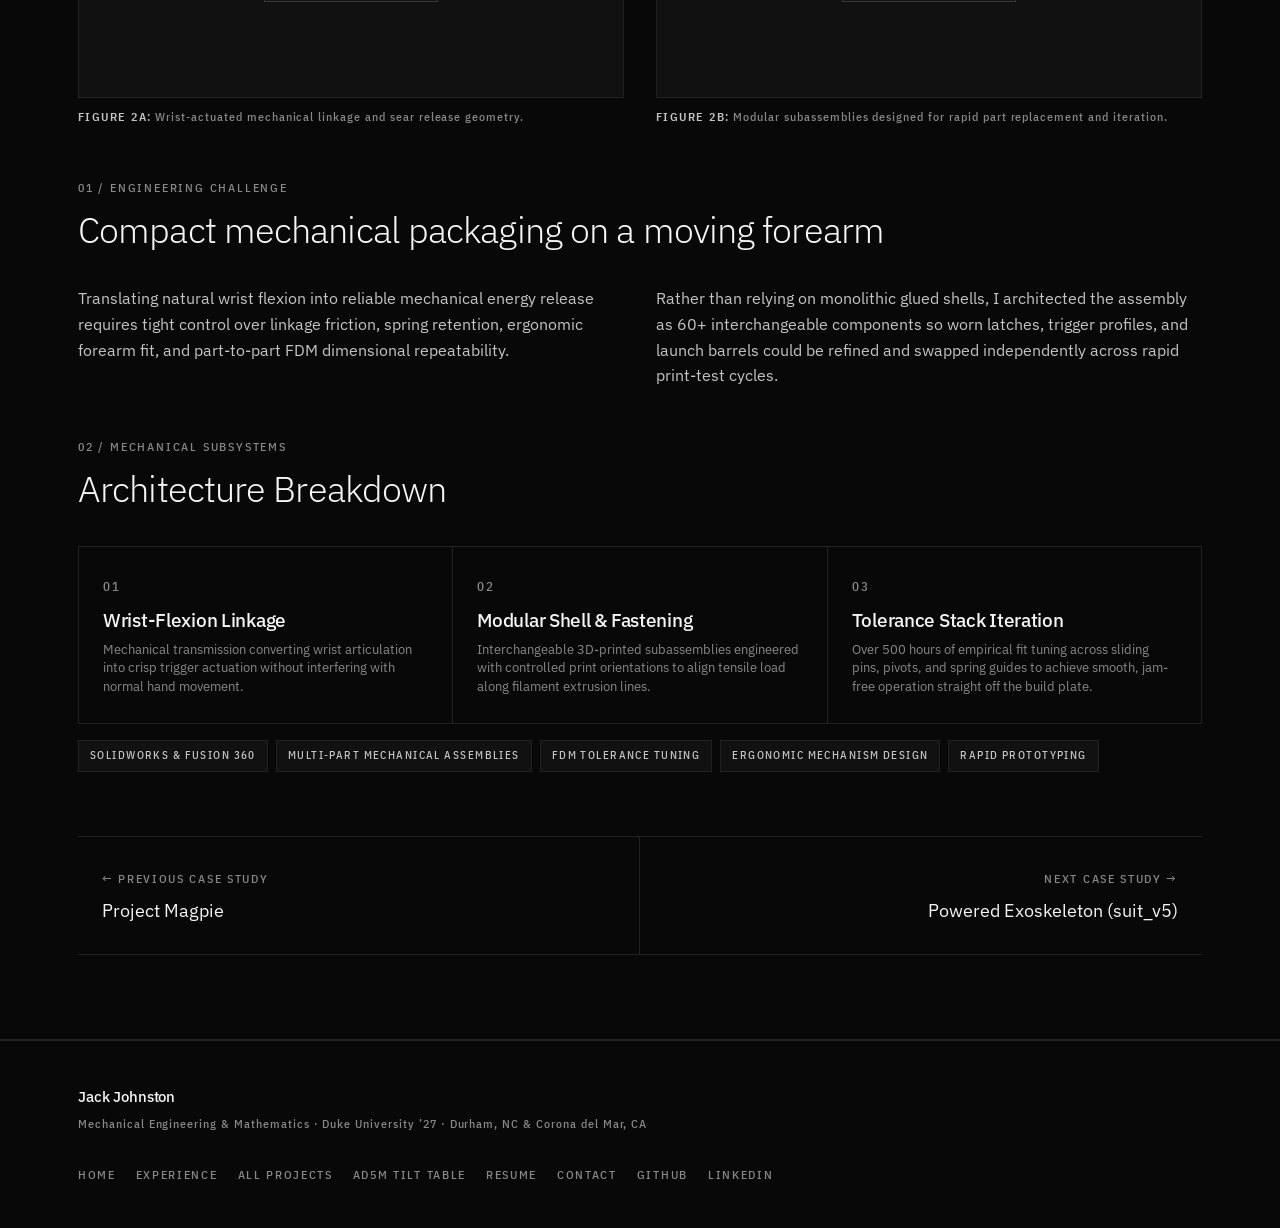
==== commit 462901d4: "Replace testing fixture page with Project Magpie case study Remove fixture.html and every link to it" ====
--- a/bionic-arm.html
+++ b/bionic-arm.html
@@ -29,9 +29,9 @@
               <span class="dropdown-title">AD5M 3+2-Axis Tilt Table</span>
               <span class="dropdown-sub">Flagship &middot; Rev. V6 &middot; Klipper</span>
             </a>
-            <a href="fixture.html" class="dropdown-item" role="menuitem">
-              <span class="dropdown-title">Invented Testing Fixture</span>
-              <span class="dropdown-sub">J&amp;J MedTech &middot; INV2508037</span>
+            <a href="magpie.html" class="dropdown-item" role="menuitem">
+              <span class="dropdown-title">Project Magpie</span>
+              <span class="dropdown-sub">MagPick MP-340 &middot; Sorting Robot</span>
             </a>
             <a href="bionic-arm.html" class="dropdown-item active" role="menuitem">
               <span class="dropdown-title">Bionic Arm</span>
@@ -58,7 +58,7 @@
     <a href="experience.html" class="">Experience</a>
     <a href="projects.html" class="">Portfolio &mdash; All Projects</a>
     <a href="tilt-table.html" class="sub">AD5M 3+2-Axis Tilt Table</a>
-    <a href="fixture.html" class="sub">Invented Testing Fixture (INV2508037)</a>
+    <a href="magpie.html" class="sub">Project Magpie</a>
     <a href="bionic-arm.html" class="sub active">Bionic Arm</a>
     <a href="exoskeleton.html" class="sub">Powered Exoskeleton (suit_v5)</a>
     <a href="resume.html" class="">Resume</a>
@@ -203,9 +203,9 @@
         </div>
 
         <div class="project-pagination">
-          <a href="fixture.html" class="pag-link">
+          <a href="magpie.html" class="pag-link">
             <span class="label">&larr; Previous Case Study</span>
-            <span class="pag-title">Invented Testing Fixture (INV2508037)</span>
+            <span class="pag-title">Project Magpie</span>
           </a>
           <a href="exoskeleton.html" class="pag-link">
             <span class="label">Next Case Study &rarr;</span>
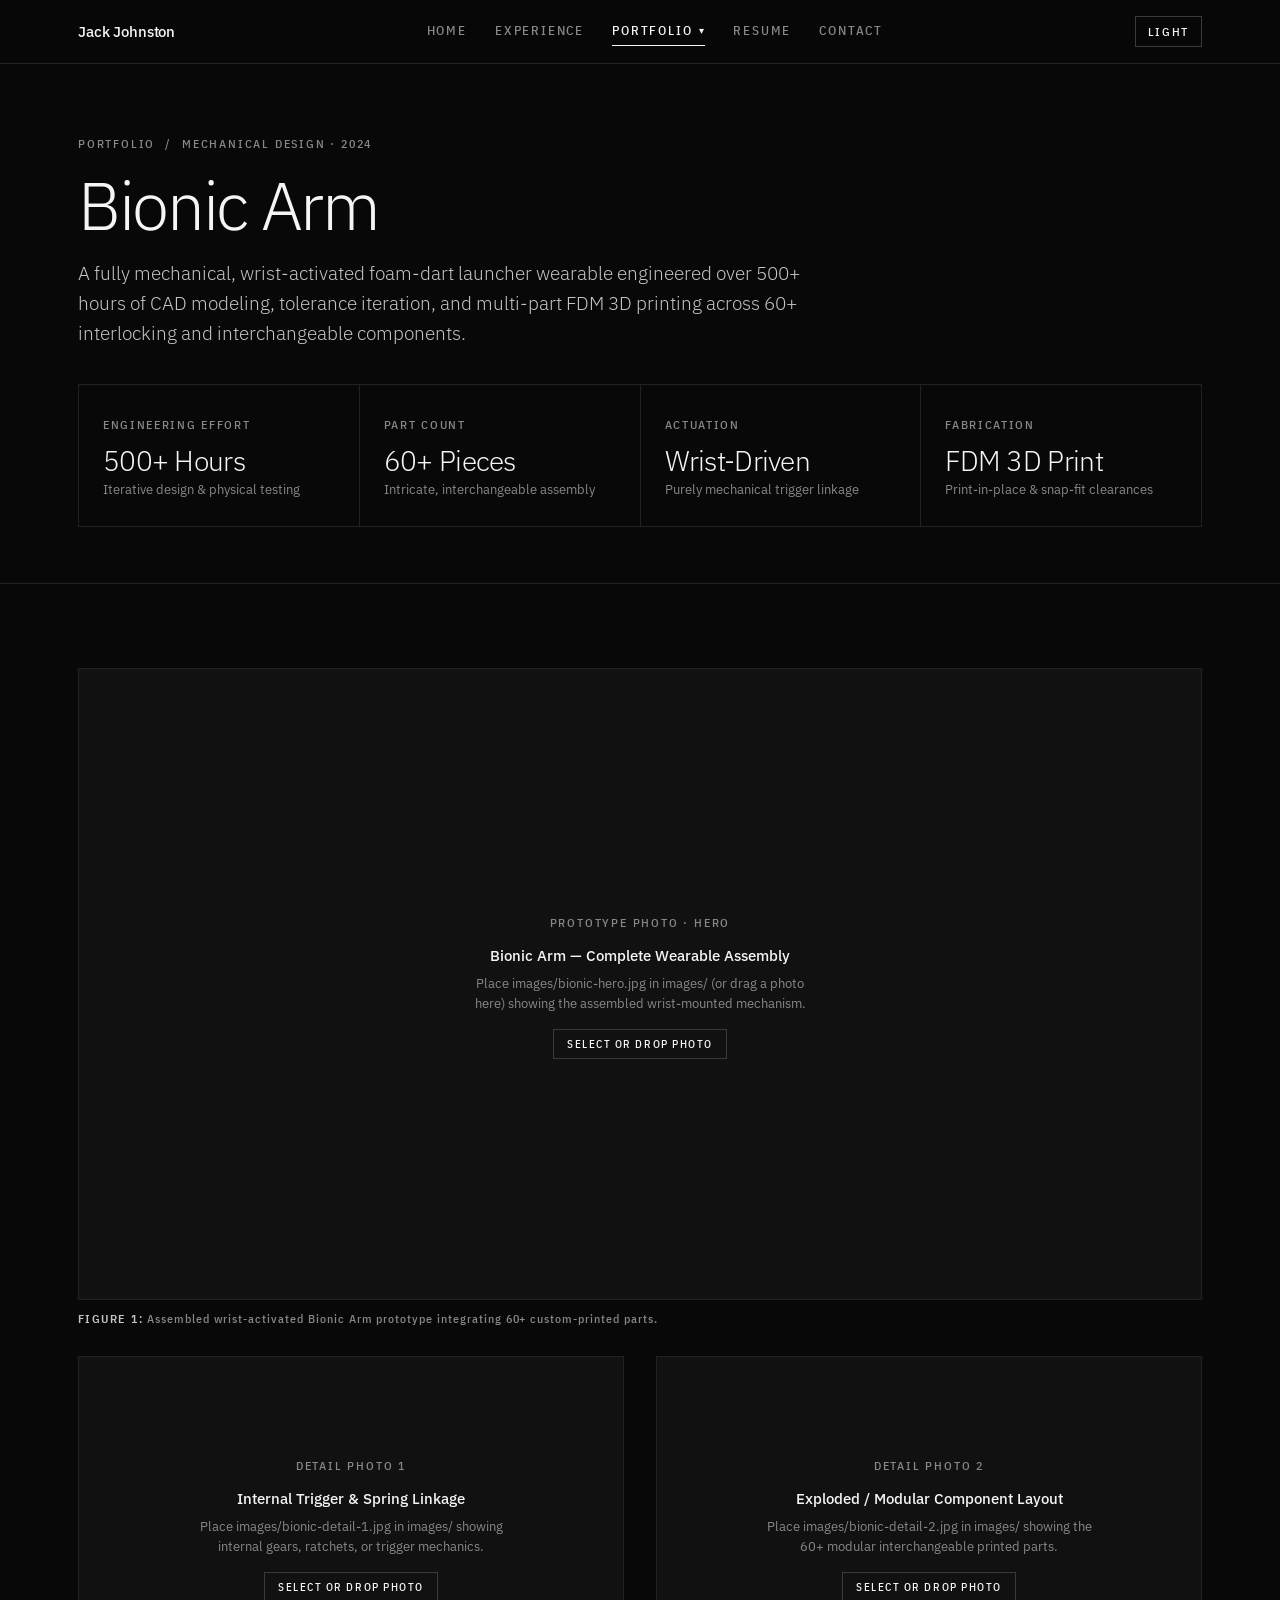
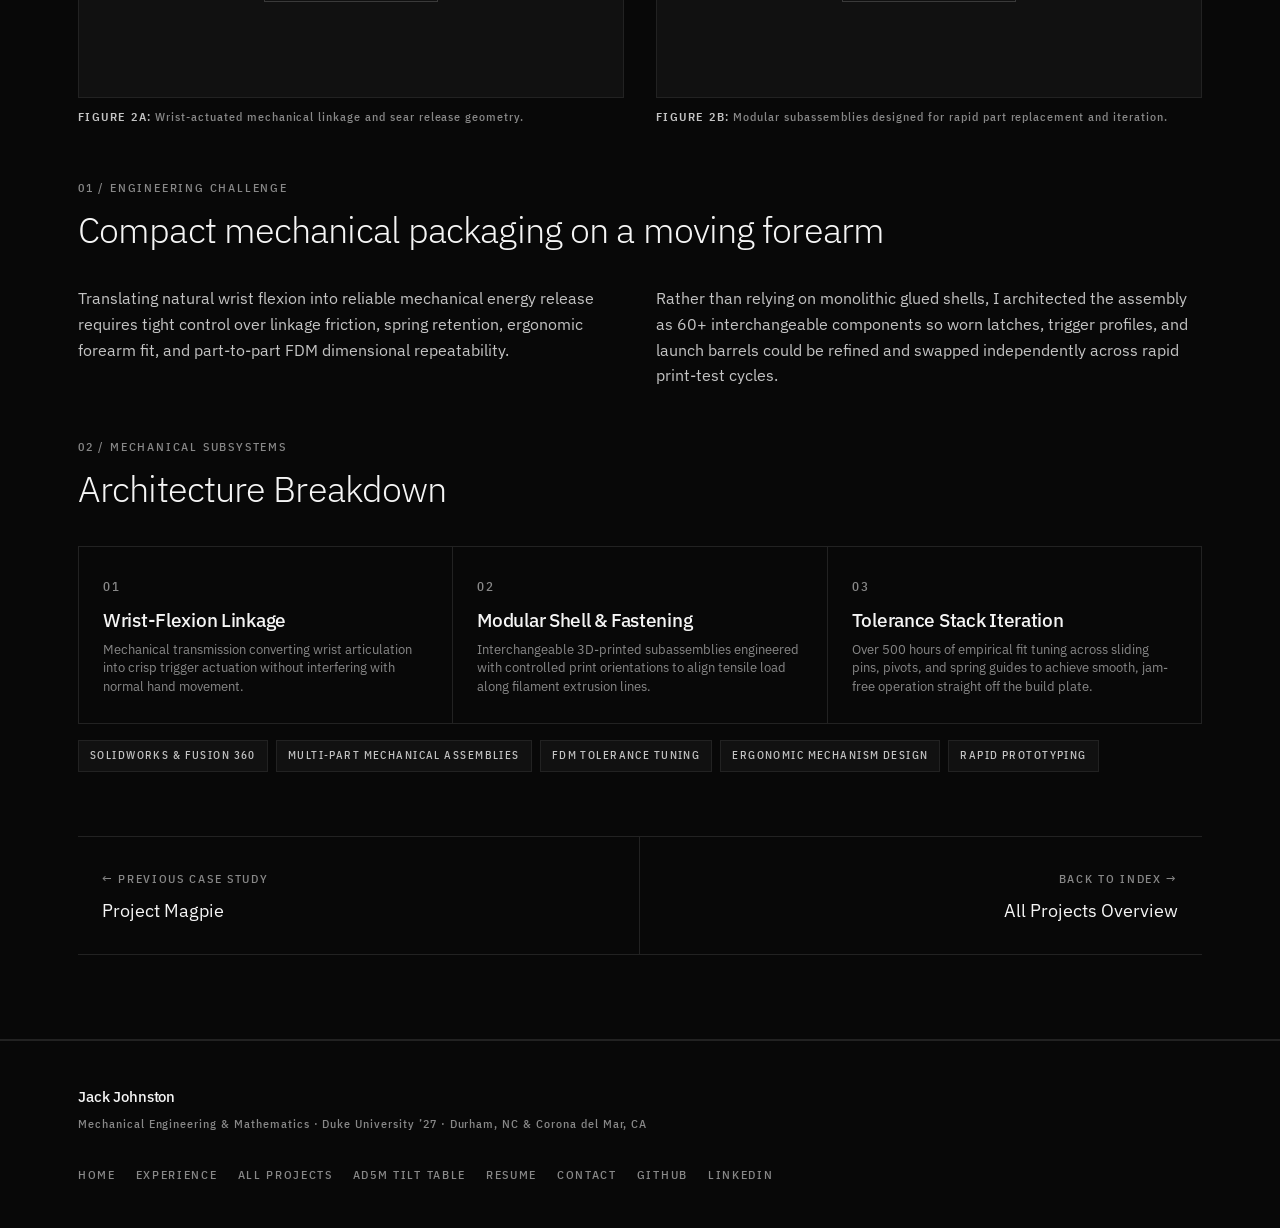
==== commit fff69ac0: "Remove exoskeleton page for now Delete exoskeleton.html and its links (nav, mobile menu, project car" ====
--- a/bionic-arm.html
+++ b/bionic-arm.html
@@ -37,10 +37,6 @@
               <span class="dropdown-title">Bionic Arm</span>
               <span class="dropdown-sub">60+ Parts &middot; 500+ Hours</span>
             </a>
-            <a href="exoskeleton.html" class="dropdown-item" role="menuitem">
-              <span class="dropdown-title">Powered Exoskeleton (suit_v5)</span>
-              <span class="dropdown-sub">Python build123d &middot; Tendon Actuation</span>
-            </a>
           </div>
         </div>
         <a href="resume.html" class="nav-link">Resume</a>
@@ -60,7 +56,6 @@
     <a href="tilt-table.html" class="sub">AD5M 3+2-Axis Tilt Table</a>
     <a href="magpie.html" class="sub">Project Magpie</a>
     <a href="bionic-arm.html" class="sub active">Bionic Arm</a>
-    <a href="exoskeleton.html" class="sub">Powered Exoskeleton (suit_v5)</a>
     <a href="resume.html" class="">Resume</a>
     <a href="contact.html" class="">Contact</a>
   </nav>
@@ -207,9 +202,9 @@
             <span class="label">&larr; Previous Case Study</span>
             <span class="pag-title">Project Magpie</span>
           </a>
-          <a href="exoskeleton.html" class="pag-link">
-            <span class="label">Next Case Study &rarr;</span>
-            <span class="pag-title">Powered Exoskeleton (suit_v5)</span>
+          <a href="projects.html" class="pag-link">
+            <span class="label">Back to Index &rarr;</span>
+            <span class="pag-title">All Projects Overview</span>
           </a>
         </div>
       </div>
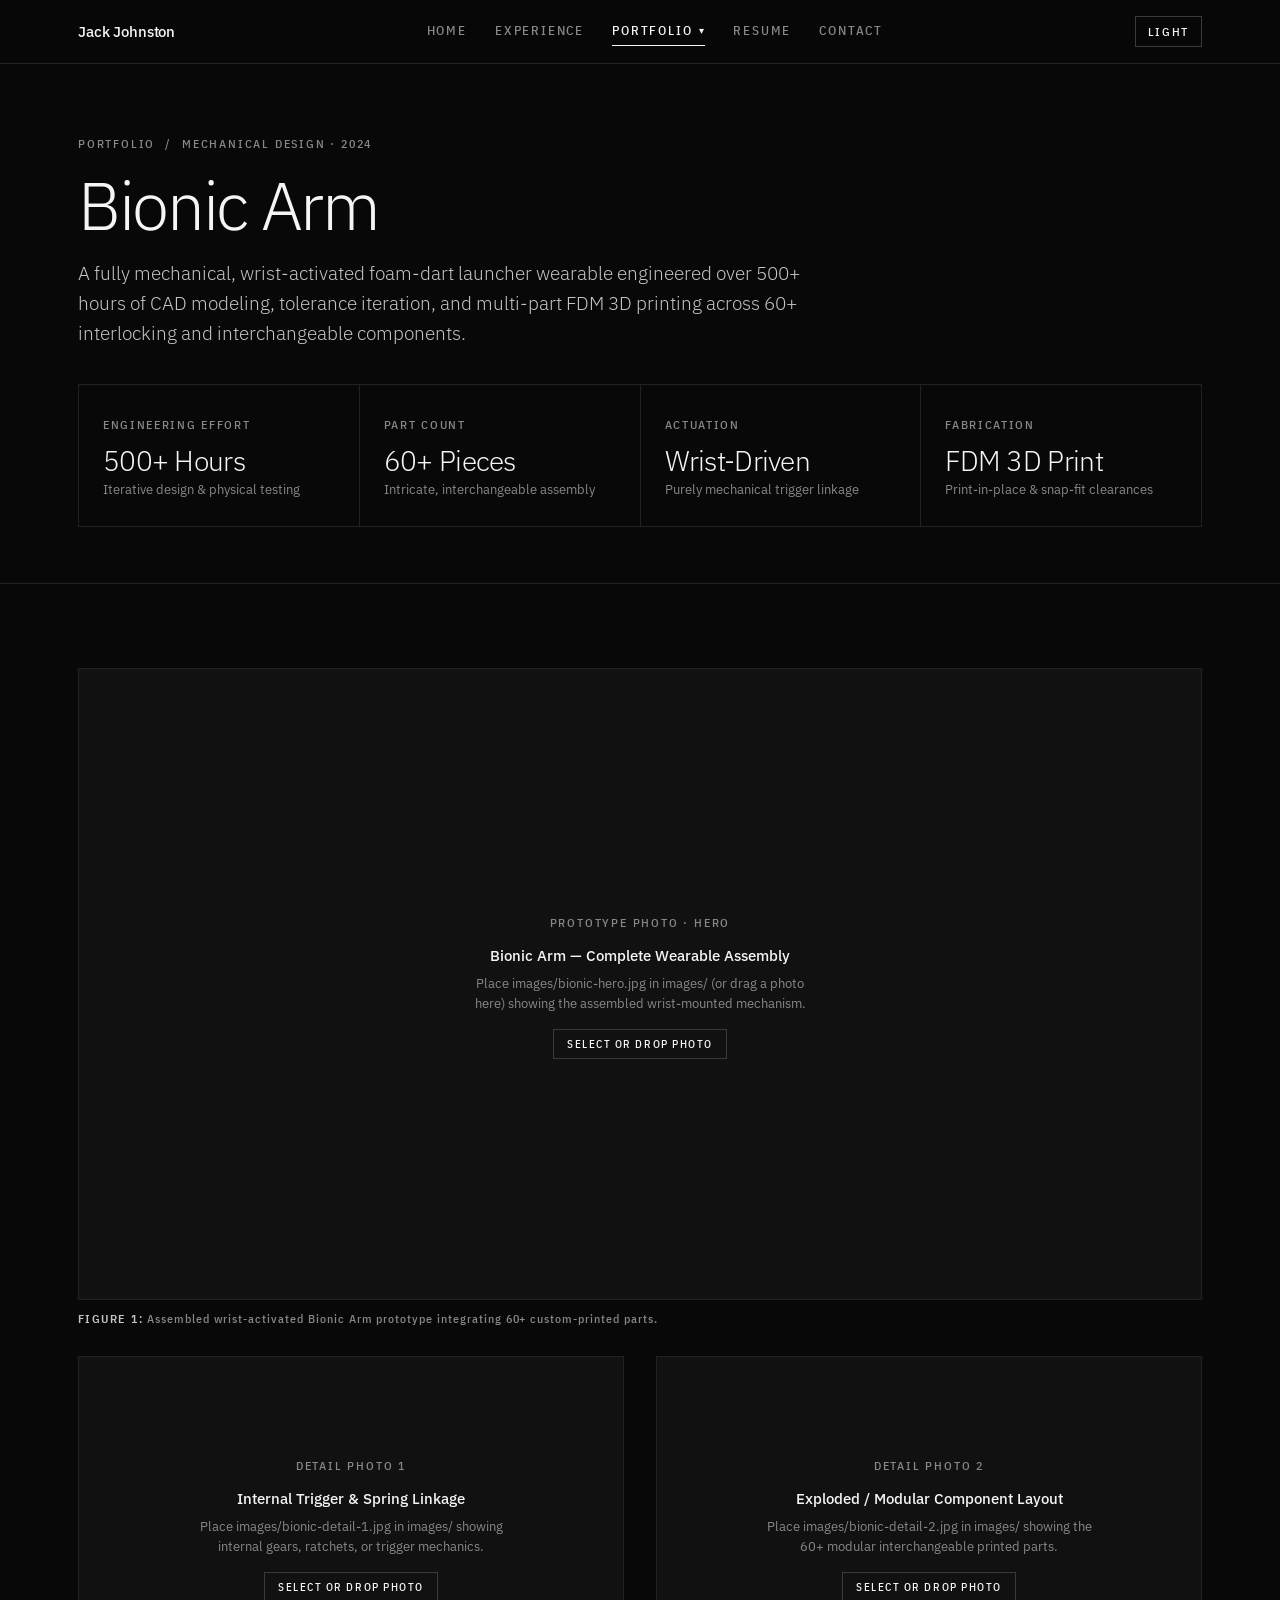
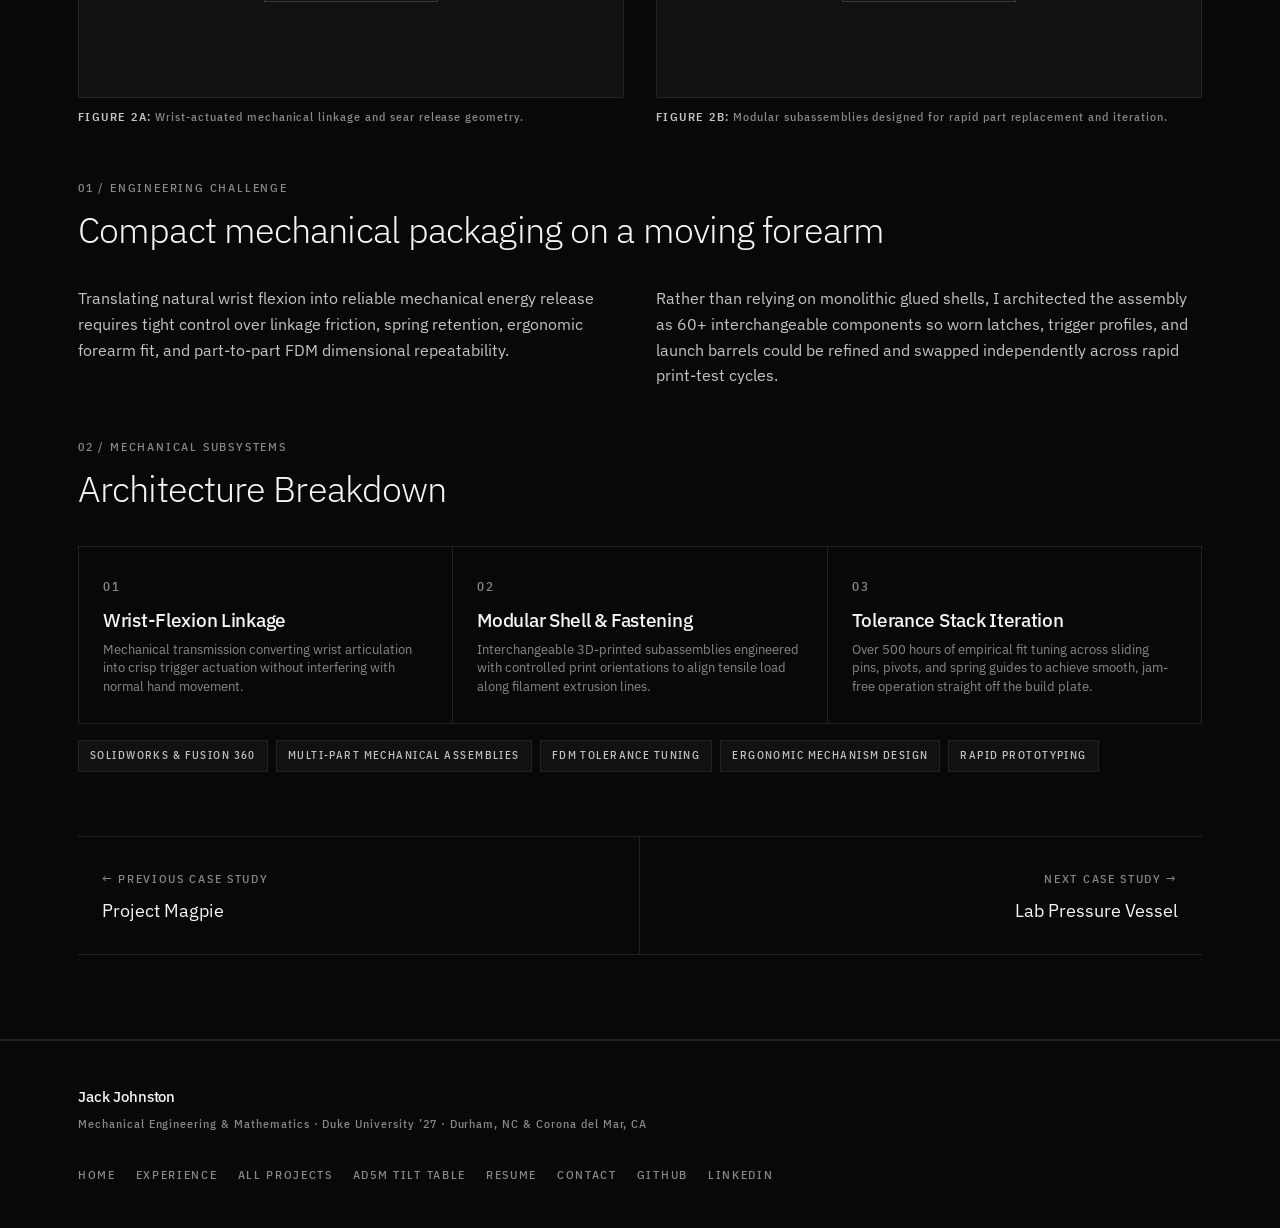
==== commit f04594bf: "Add Lab Pressure Vessel project page Co-Authored-By: Claude Opus 5.5 <noreply@anthropic.com> Claude-" ====
--- a/bionic-arm.html
+++ b/bionic-arm.html
@@ -37,6 +37,10 @@
               <span class="dropdown-title">Bionic Arm</span>
               <span class="dropdown-sub">60+ Parts &middot; 500+ Hours</span>
             </a>
+            <a href="pressure-vessel.html" class="dropdown-item" role="menuitem">
+              <span class="dropdown-title">Lab Pressure Vessel</span>
+              <span class="dropdown-sub">500 psig &middot; O-Ring Release Design</span>
+            </a>
           </div>
         </div>
         <a href="resume.html" class="nav-link">Resume</a>
@@ -56,6 +60,7 @@
     <a href="tilt-table.html" class="sub">AD5M 3+2-Axis Tilt Table</a>
     <a href="magpie.html" class="sub">Project Magpie</a>
     <a href="bionic-arm.html" class="sub active">Bionic Arm</a>
+    <a href="pressure-vessel.html" class="sub">Lab Pressure Vessel</a>
     <a href="resume.html" class="">Resume</a>
     <a href="contact.html" class="">Contact</a>
   </nav>
@@ -202,9 +207,9 @@
             <span class="label">&larr; Previous Case Study</span>
             <span class="pag-title">Project Magpie</span>
           </a>
-          <a href="projects.html" class="pag-link">
-            <span class="label">Back to Index &rarr;</span>
-            <span class="pag-title">All Projects Overview</span>
+          <a href="pressure-vessel.html" class="pag-link">
+            <span class="label">Next Case Study &rarr;</span>
+            <span class="pag-title">Lab Pressure Vessel</span>
           </a>
         </div>
       </div>
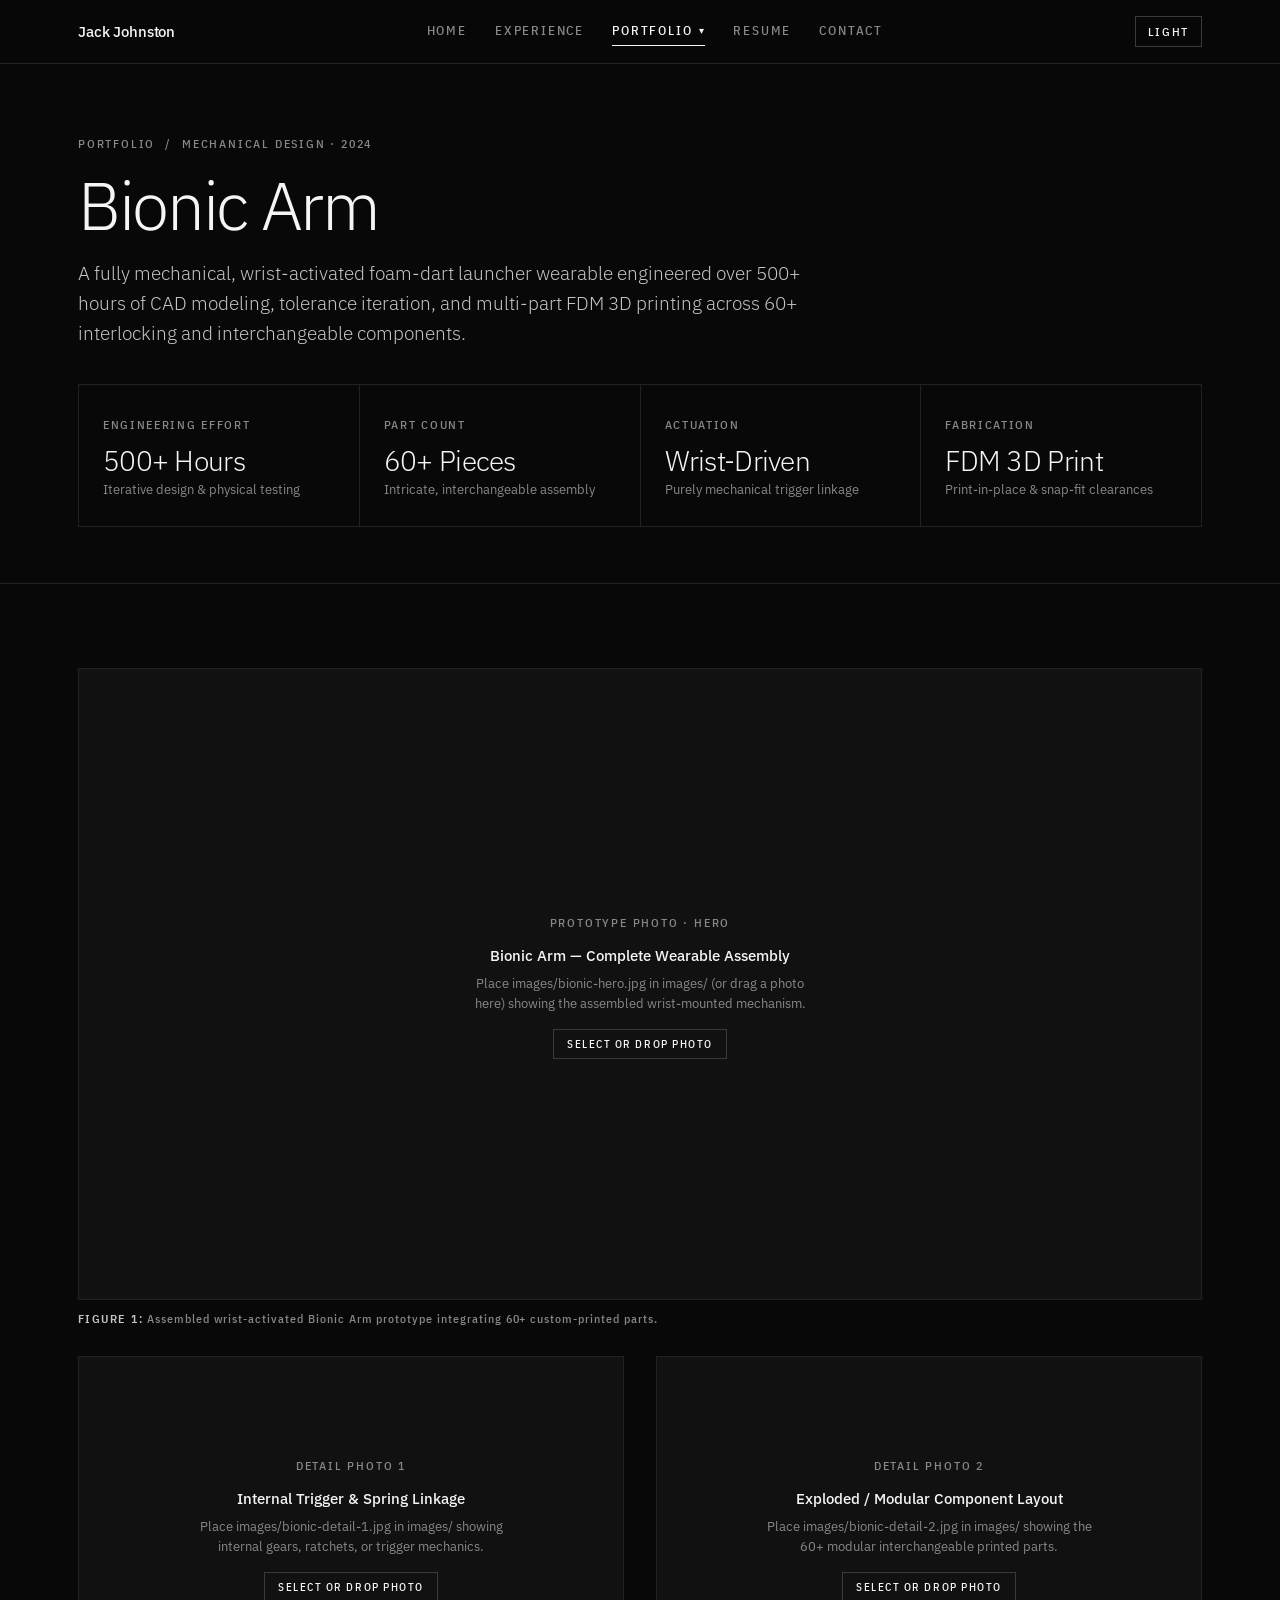
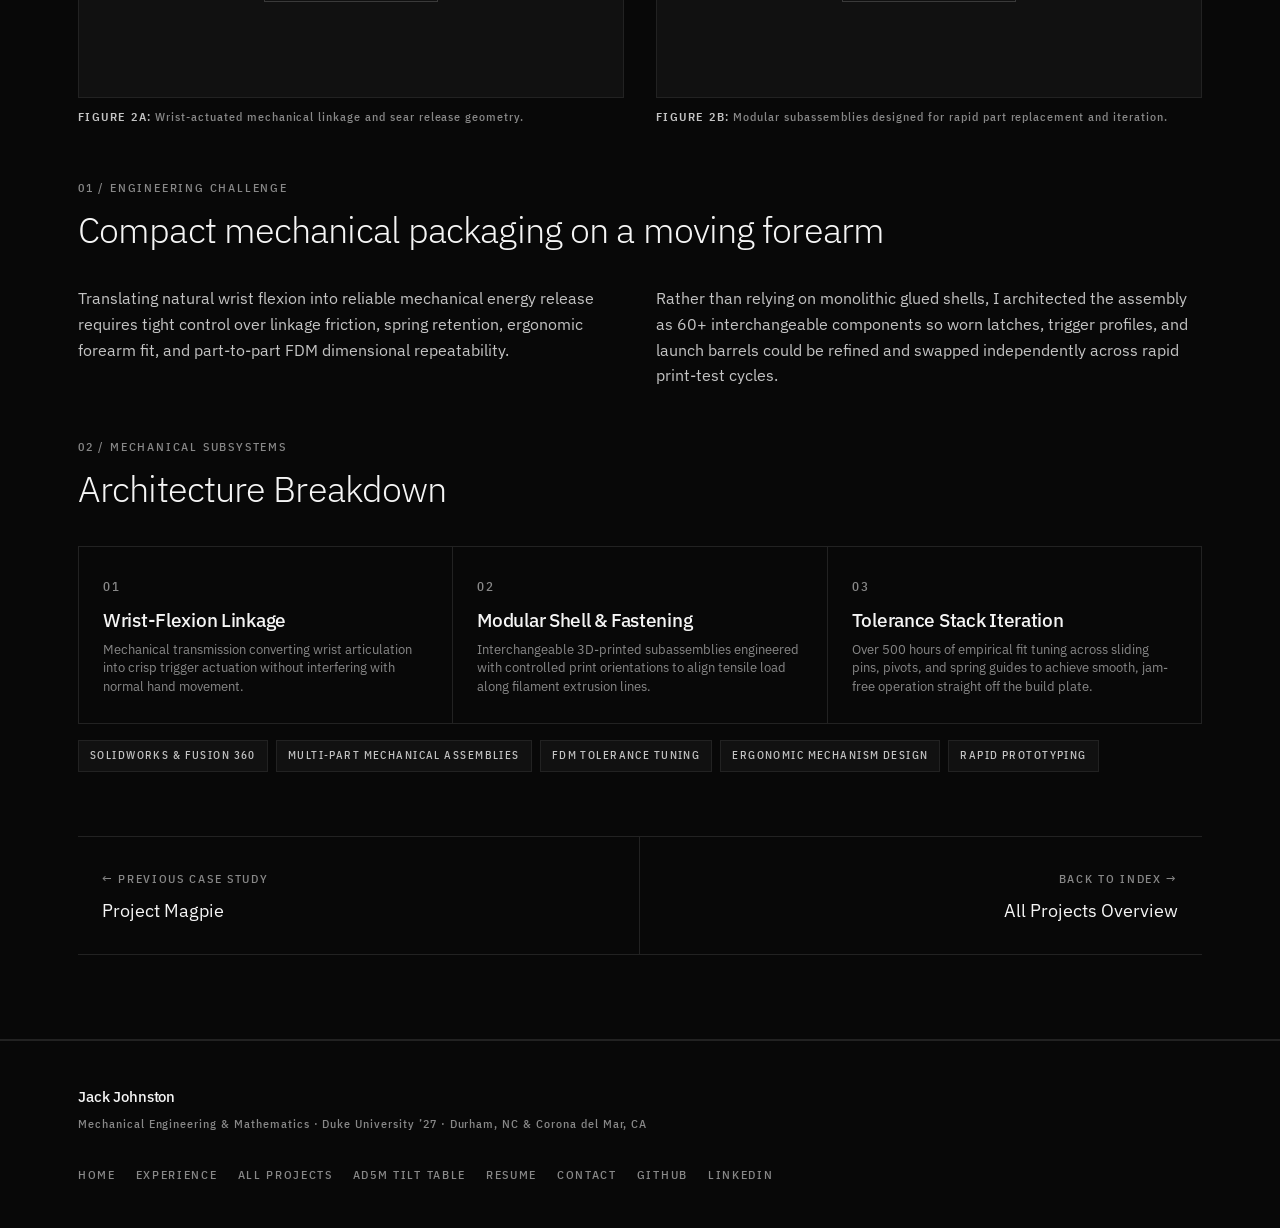
==== commit b379f5c9: "Rename tilt table project to 3-D Printer 5-Axis Modular Upgrade Co-Authored-By: Claude Opus 5.5 <nor" ====
--- a/bionic-arm.html
+++ b/bionic-arm.html
@@ -26,7 +26,7 @@
               <span class="dropdown-sub">Index &amp; Specification Matrix</span>
             </a>
             <a href="tilt-table.html" class="dropdown-item" role="menuitem">
-              <span class="dropdown-title">AD5M 3+2-Axis Tilt Table</span>
+              <span class="dropdown-title">3-D Printer 5-Axis Modular Upgrade</span>
               <span class="dropdown-sub">Flagship &middot; Rev. V6 &middot; Klipper</span>
             </a>
             <a href="magpie.html" class="dropdown-item" role="menuitem">
@@ -36,10 +36,6 @@
             <a href="bionic-arm.html" class="dropdown-item active" role="menuitem">
               <span class="dropdown-title">Bionic Arm</span>
               <span class="dropdown-sub">60+ Parts &middot; 500+ Hours</span>
-            </a>
-            <a href="pressure-vessel.html" class="dropdown-item" role="menuitem">
-              <span class="dropdown-title">Lab Pressure Vessel</span>
-              <span class="dropdown-sub">500 psig &middot; O-Ring Release Design</span>
             </a>
           </div>
         </div>
@@ -57,10 +53,9 @@
     <a href="index.html" class="">Home</a>
     <a href="experience.html" class="">Experience</a>
     <a href="projects.html" class="">Portfolio &mdash; All Projects</a>
-    <a href="tilt-table.html" class="sub">AD5M 3+2-Axis Tilt Table</a>
+    <a href="tilt-table.html" class="sub">3-D Printer 5-Axis Modular Upgrade</a>
     <a href="magpie.html" class="sub">Project Magpie</a>
     <a href="bionic-arm.html" class="sub active">Bionic Arm</a>
-    <a href="pressure-vessel.html" class="sub">Lab Pressure Vessel</a>
     <a href="resume.html" class="">Resume</a>
     <a href="contact.html" class="">Contact</a>
   </nav>
@@ -207,9 +202,9 @@
             <span class="label">&larr; Previous Case Study</span>
             <span class="pag-title">Project Magpie</span>
           </a>
-          <a href="pressure-vessel.html" class="pag-link">
-            <span class="label">Next Case Study &rarr;</span>
-            <span class="pag-title">Lab Pressure Vessel</span>
+          <a href="projects.html" class="pag-link">
+            <span class="label">Back to Index &rarr;</span>
+            <span class="pag-title">All Projects Overview</span>
           </a>
         </div>
       </div>
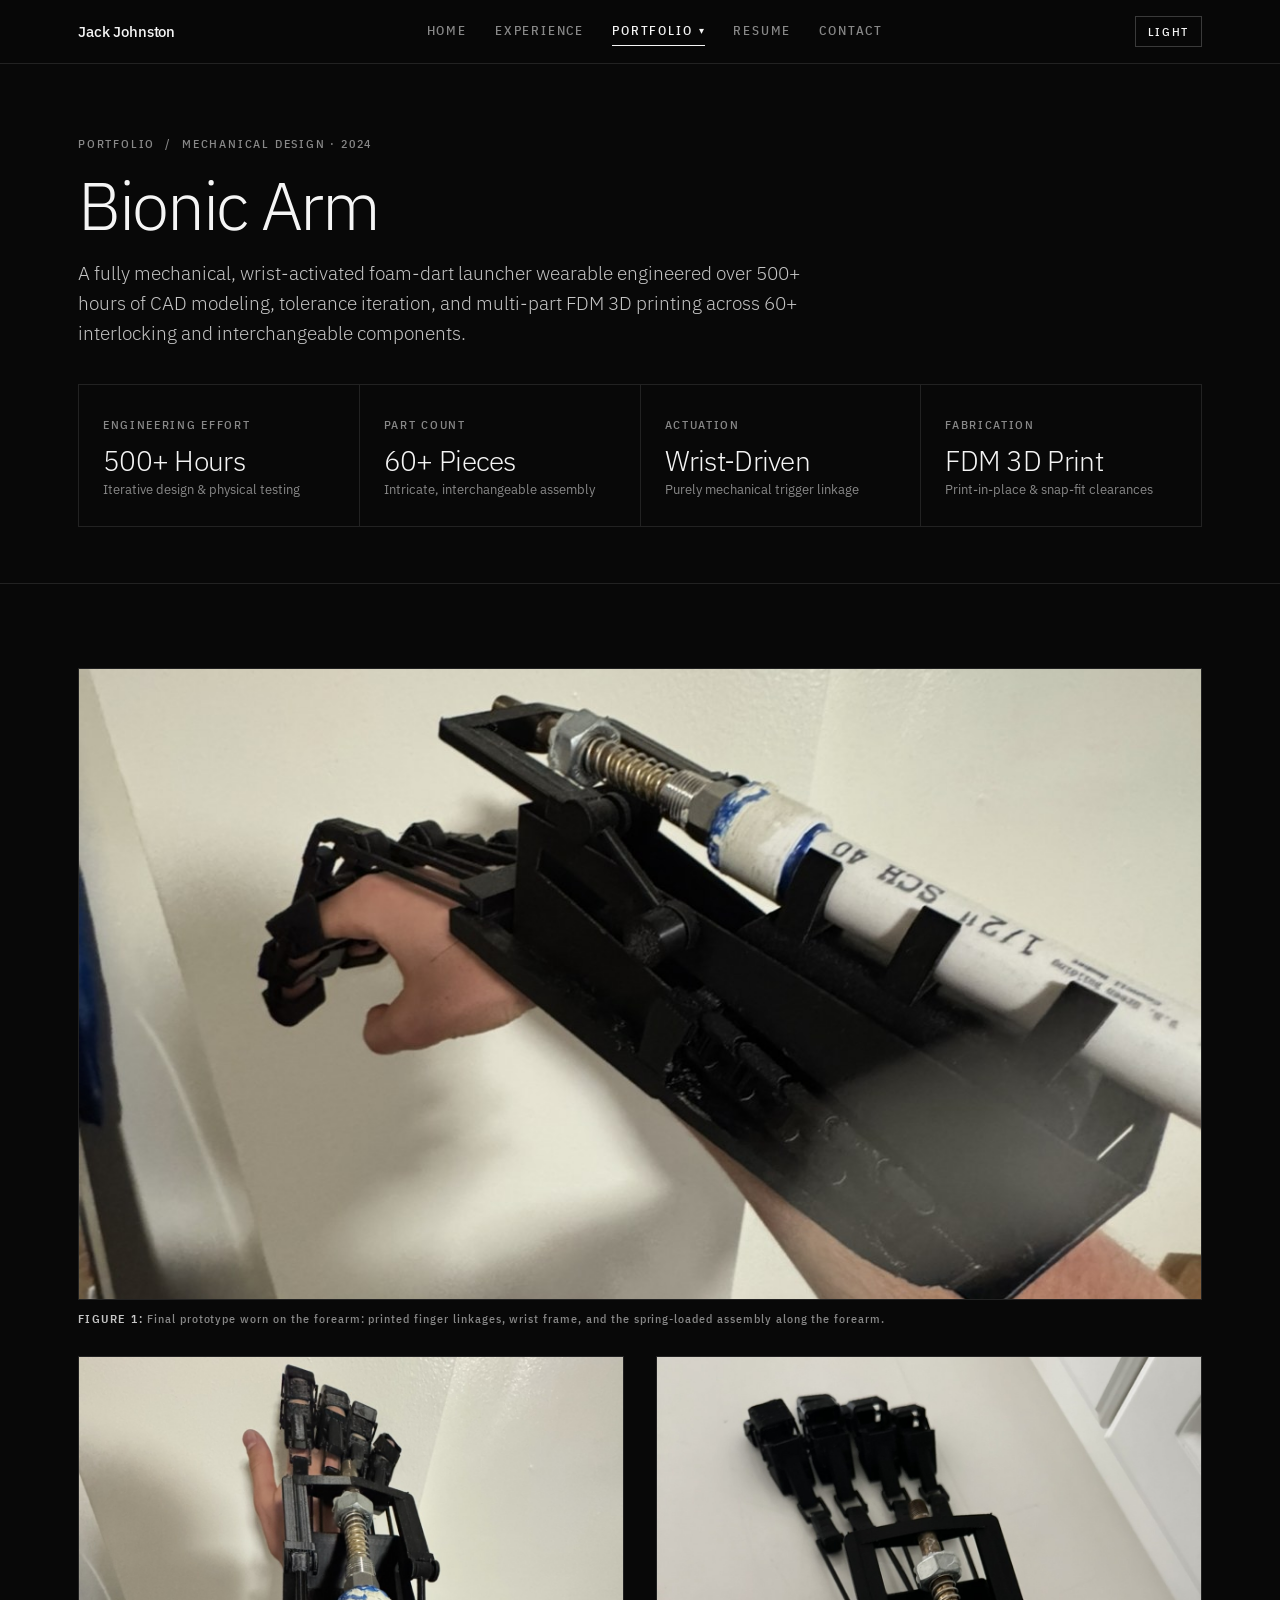
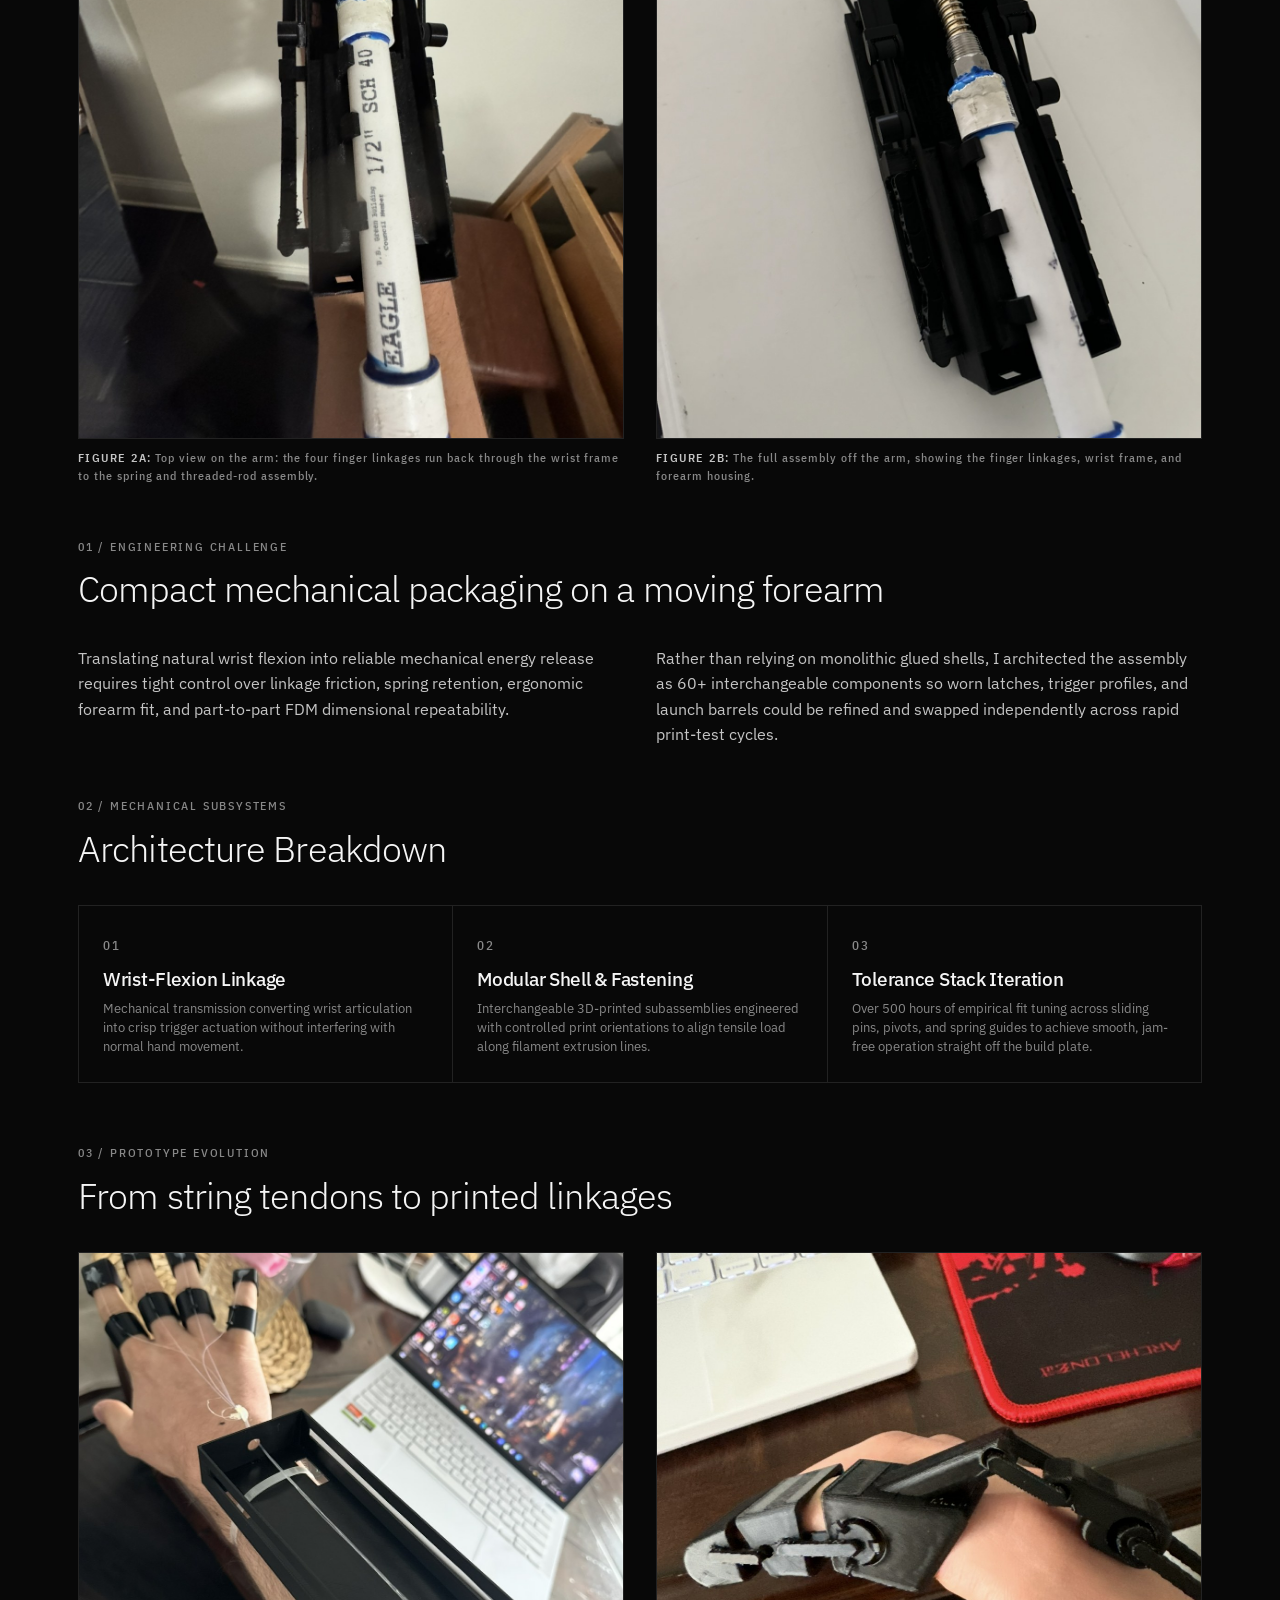
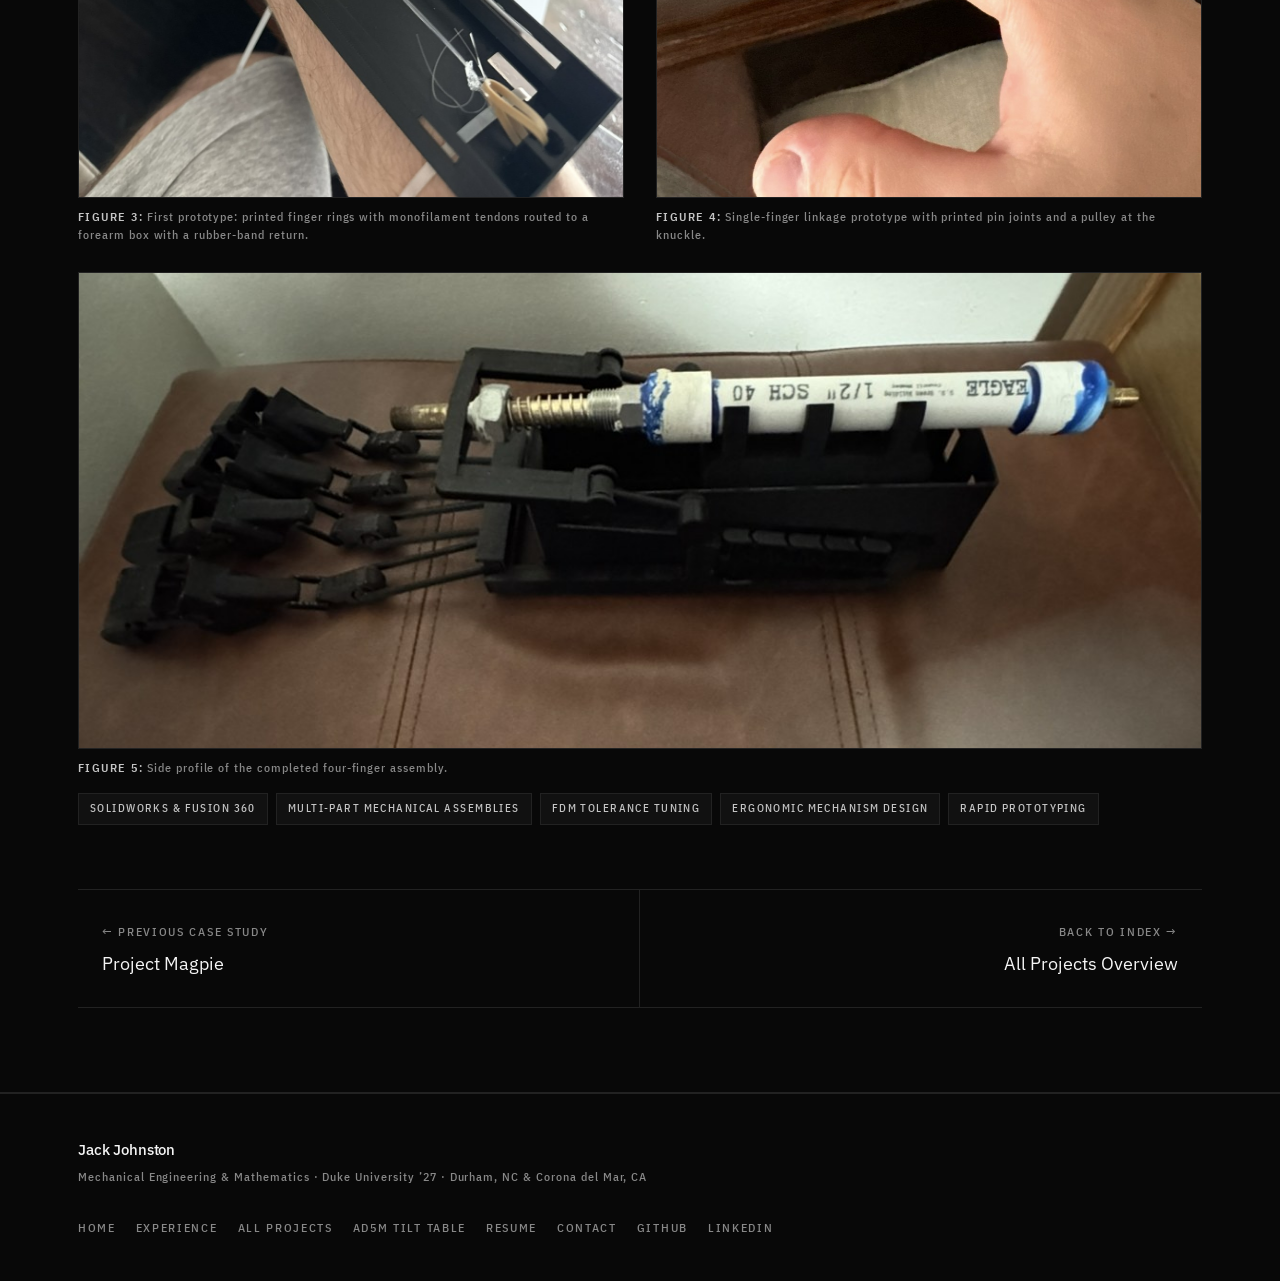
==== commit ced4e275: "Add bionic arm photos Co-Authored-By: Claude Opus 5.5 <noreply@anthropic.com> Claude-Session: https:" ====
--- a/bionic-arm.html
+++ b/bionic-arm.html
@@ -90,7 +90,7 @@
         <div style="margin-bottom:28px;">
           <figure class="figure-card">
   <div class="photo-slot ratio-16-9" data-photo-slot="bionic-hero" data-default-src="images/bionic-hero.jpg" data-default-bw="false">
-    <img class="slot-img" alt="Bionic Arm — Complete Wearable Assembly">
+    <img class="slot-img" alt="Bionic arm prototype worn on the forearm, side view">
     <div class="slot-placeholder">
       <span class="eyebrow">Prototype Photo &middot; Hero</span>
       <div class="slot-title">Bionic Arm — Complete Wearable Assembly</div>
@@ -105,14 +105,14 @@
     </div>
     <input type="file" accept="image/*" class="slot-input">
   </div>
-  <figcaption class="caption"><strong>Figure 1:</strong> Assembled wrist-activated Bionic Arm prototype integrating 60+ custom-printed parts.</figcaption>
+  <figcaption class="caption"><strong>Figure 1:</strong> Final prototype worn on the forearm: printed finger linkages, wrist frame, and the spring-loaded assembly along the forearm.</figcaption>
 </figure>
         </div>
 
         <div class="grid-2" style="margin-bottom:48px;">
           <figure class="figure-card">
-  <div class="photo-slot ratio-16-10" data-photo-slot="bionic-detail-1" data-default-src="images/bionic-detail-1.jpg" data-default-bw="false">
-    <img class="slot-img" alt="Internal Trigger &amp; Spring Linkage">
+  <div class="photo-slot ratio-4-5" data-photo-slot="bionic-detail-1" data-default-src="images/bionic-detail-1.jpg" data-default-bw="false">
+    <img class="slot-img" alt="Top view of the bionic arm worn on the forearm">
     <div class="slot-placeholder">
       <span class="eyebrow">Detail Photo 1</span>
       <div class="slot-title">Internal Trigger &amp; Spring Linkage</div>
@@ -127,11 +127,11 @@
     </div>
     <input type="file" accept="image/*" class="slot-input">
   </div>
-  <figcaption class="caption"><strong>Figure 2A:</strong> Wrist-actuated mechanical linkage and sear release geometry.</figcaption>
+  <figcaption class="caption"><strong>Figure 2A:</strong> Top view on the arm: the four finger linkages run back through the wrist frame to the spring and threaded-rod assembly.</figcaption>
 </figure>
           <figure class="figure-card">
-  <div class="photo-slot ratio-16-10" data-photo-slot="bionic-detail-2" data-default-src="images/bionic-detail-2.jpg" data-default-bw="false">
-    <img class="slot-img" alt="Exploded / Modular Component Layout">
+  <div class="photo-slot ratio-4-5" data-photo-slot="bionic-detail-2" data-default-src="images/bionic-detail-2.jpg" data-default-bw="false">
+    <img class="slot-img" alt="Bionic arm assembly laid flat, top view">
     <div class="slot-placeholder">
       <span class="eyebrow">Detail Photo 2</span>
       <div class="slot-title">Exploded / Modular Component Layout</div>
@@ -146,7 +146,7 @@
     </div>
     <input type="file" accept="image/*" class="slot-input">
   </div>
-  <figcaption class="caption"><strong>Figure 2B:</strong> Modular subassemblies designed for rapid part replacement and iteration.</figcaption>
+  <figcaption class="caption"><strong>Figure 2B:</strong> The full assembly off the arm, showing the finger linkages, wrist frame, and forearm housing.</figcaption>
 </figure>
         </div>
 
@@ -189,6 +189,31 @@
           </div>
         </div>
 
+        <div class="section-header-stack" style="margin-top:56px;">
+          <span class="eyebrow">03 / Prototype Evolution</span>
+          <h2>From string tendons to printed linkages</h2>
+        </div>
+        <div class="grid-2" style="margin-bottom:28px;">
+          <figure class="figure-card">
+            <div class="figure-frame flush">
+              <img src="images/bionic/early-tendon-prototype.jpg" alt="Early prototype with finger rings and monofilament tendons to a forearm box" style="max-height:none;" loading="lazy">
+            </div>
+            <figcaption class="caption"><strong>Figure 3:</strong> First prototype: printed finger rings with monofilament tendons routed to a forearm box with a rubber-band return.</figcaption>
+          </figure>
+          <figure class="figure-card">
+            <div class="figure-frame flush">
+              <img src="images/bionic/finger-linkage-prototype.jpg" alt="Single-finger printed linkage prototype worn on the index finger" style="max-height:none;" loading="lazy">
+            </div>
+            <figcaption class="caption"><strong>Figure 4:</strong> Single-finger linkage prototype with printed pin joints and a pulley at the knuckle.</figcaption>
+          </figure>
+        </div>
+        <figure class="figure-card" style="margin-bottom:8px;">
+          <div class="figure-frame flush">
+            <img src="images/bionic/side-profile.jpg" alt="Completed bionic arm assembly, side profile" style="max-height:none;" loading="lazy">
+          </div>
+          <figcaption class="caption"><strong>Figure 5:</strong> Side profile of the completed four-finger assembly.</figcaption>
+        </figure>
+
         <div class="tag-list">
           <span class="tag-chip">SolidWorks &amp; Fusion 360</span>
           <span class="tag-chip">Multi-Part Mechanical Assemblies</span>
